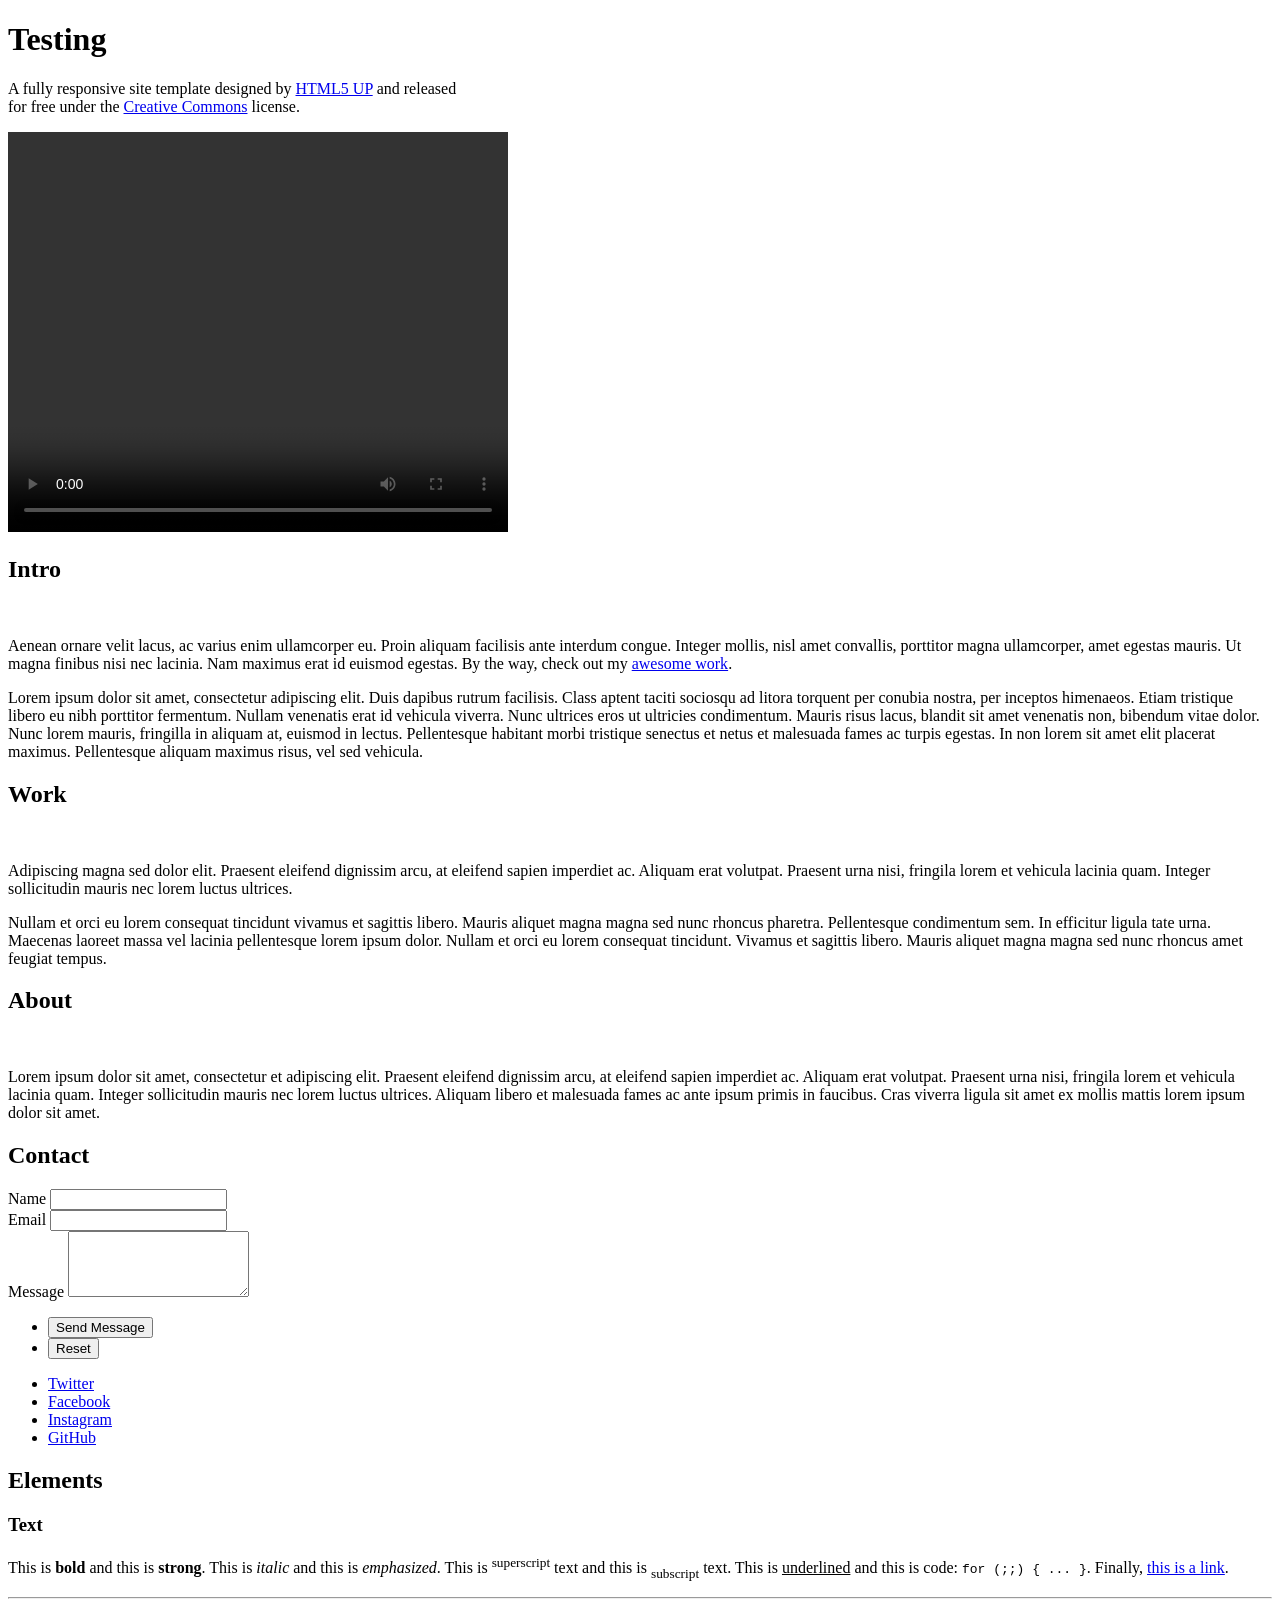
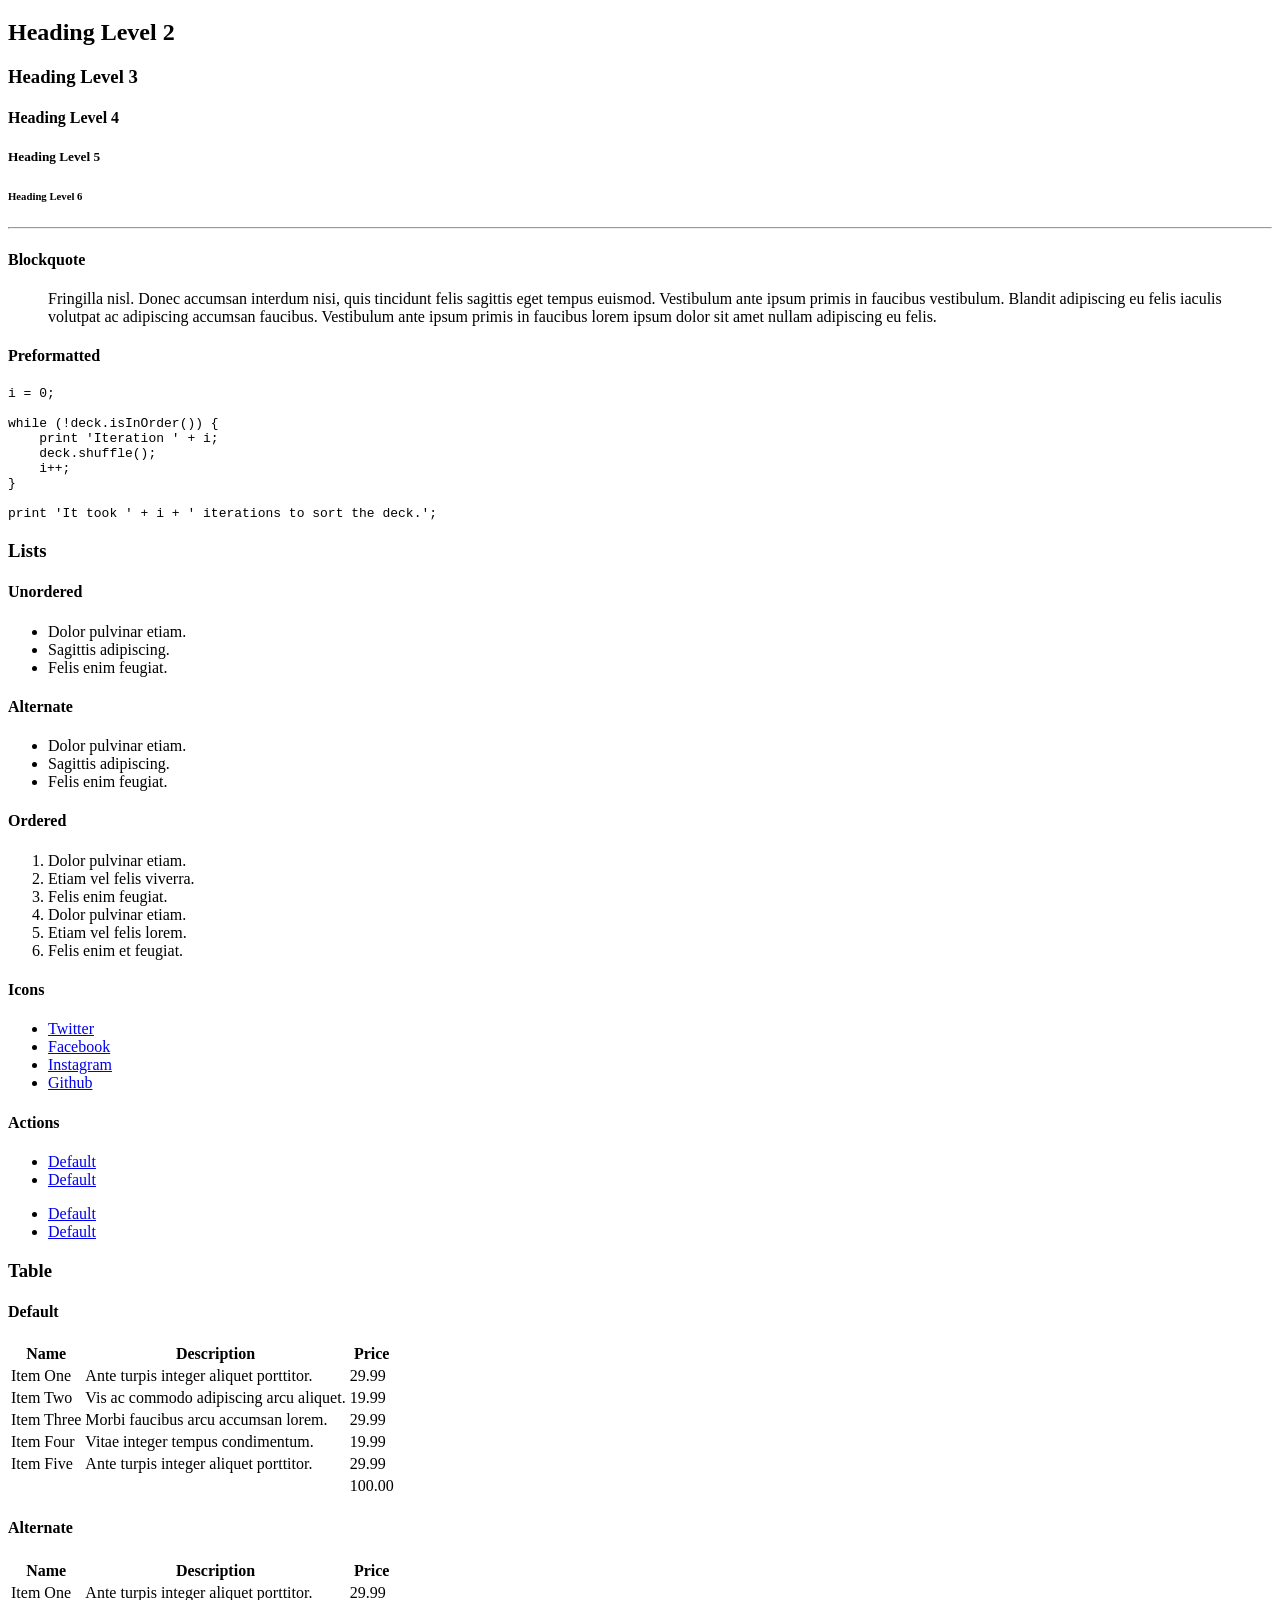
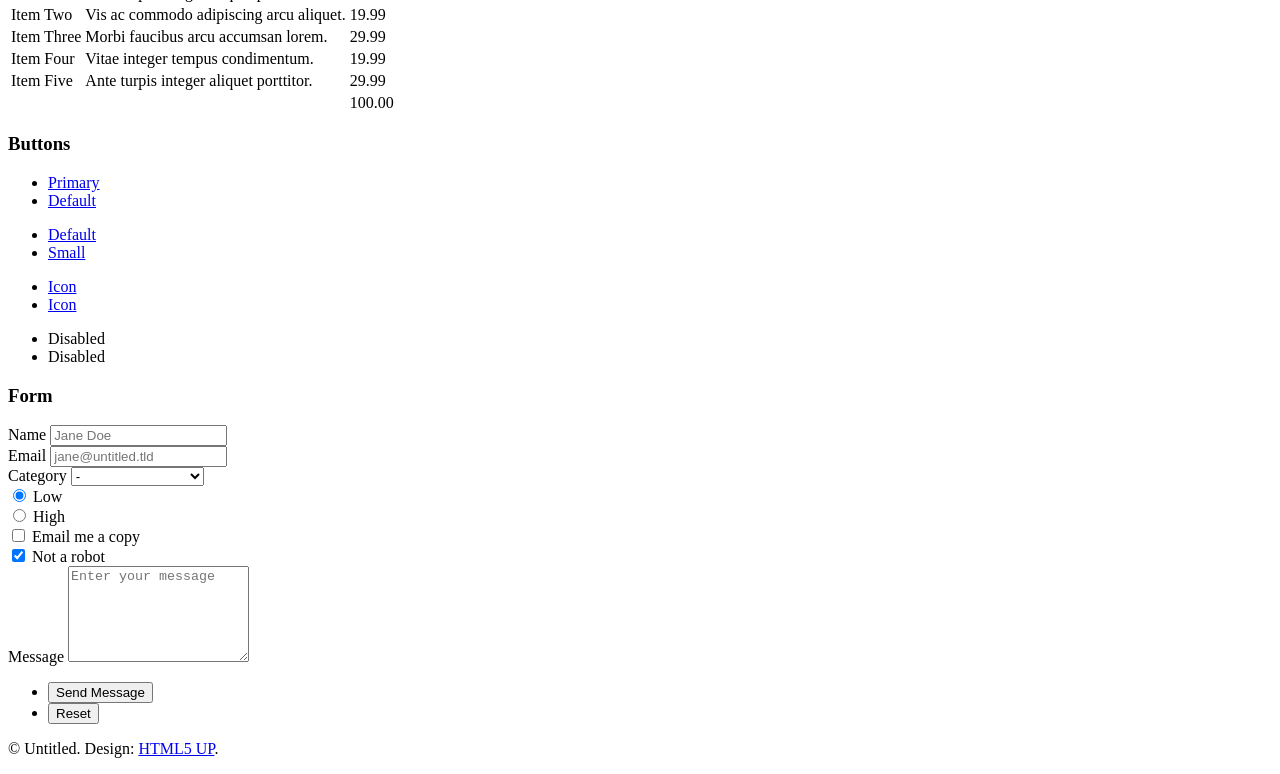
==== index.html @ f9a9d73f "updated movie" ====
<!DOCTYPE HTML>
<!--
	Dimension by HTML5 UP
	html5up.net | @ajlkn
	Free for personal and commercial use under the CCA 3.0 license (html5up.net/license)
-->
<html>
	<head>
		<title>Dimension by HTML5 UP</title>
		<meta charset="utf-8" />
		<meta name="viewport" content="width=device-width, initial-scale=1, user-scalable=no" />
		<link rel="stylesheet" href="assets/css/main.css" />
		<noscript><link rel="stylesheet" href="assets/css/noscript.css" /></noscript>
	</head>
	<body class="is-preload">

		<!-- Wrapper -->
			<div id="wrapper">

				<!-- Header -->
					<header id="header">
						<!-- <div class="logo"> -->
							<!-- <span class="icon fa-gem"></span> -->
						<!-- </div> -->
						<div class="content">
							<div class="inner">
								<h1>Testing</h1>
								<p>A fully responsive site template designed by <a href="https://html5up.net">HTML5 UP</a> and released<br />
								for free under the <a href="https://html5up.net/license">Creative Commons</a> license.</p>

                                <video width="500px" 
           height="400px" 
           controls="controls">
        <source src='./warped_disc_ray_trace_movie.mp4' 
                type="video/mp4" />
    </video>
							</div>
						</div>
						<!-- <nav> -->
							<!-- <ul> -->
								<!-- <li><a href="#intro">Intro</a></li>
								<li><a href="#work">Work</a></li>
								<li><a href="#about">About</a></li>
								<li><a href="#contact">Contact</a></li> -->
								<!--<li><a href="#elements">Elements</a></li>-->
							<!-- </ul> -->
						<!-- </nav> -->
					</header>

				<!-- Main -->
					<div id="main">

						<!-- Intro -->
							<article id="intro">
								<h2 class="major">Intro</h2>
								<span class="image main"><img src="images/pic01.jpg" alt="" /></span>
								<p>Aenean ornare velit lacus, ac varius enim ullamcorper eu. Proin aliquam facilisis ante interdum congue. Integer mollis, nisl amet convallis, porttitor magna ullamcorper, amet egestas mauris. Ut magna finibus nisi nec lacinia. Nam maximus erat id euismod egestas. By the way, check out my <a href="#work">awesome work</a>.</p>
								<p>Lorem ipsum dolor sit amet, consectetur adipiscing elit. Duis dapibus rutrum facilisis. Class aptent taciti sociosqu ad litora torquent per conubia nostra, per inceptos himenaeos. Etiam tristique libero eu nibh porttitor fermentum. Nullam venenatis erat id vehicula viverra. Nunc ultrices eros ut ultricies condimentum. Mauris risus lacus, blandit sit amet venenatis non, bibendum vitae dolor. Nunc lorem mauris, fringilla in aliquam at, euismod in lectus. Pellentesque habitant morbi tristique senectus et netus et malesuada fames ac turpis egestas. In non lorem sit amet elit placerat maximus. Pellentesque aliquam maximus risus, vel sed vehicula.</p>
							</article>

						<!-- Work -->
							<article id="work">
								<h2 class="major">Work</h2>
								<span class="image main"><img src="images/pic02.jpg" alt="" /></span>
								<p>Adipiscing magna sed dolor elit. Praesent eleifend dignissim arcu, at eleifend sapien imperdiet ac. Aliquam erat volutpat. Praesent urna nisi, fringila lorem et vehicula lacinia quam. Integer sollicitudin mauris nec lorem luctus ultrices.</p>
								<p>Nullam et orci eu lorem consequat tincidunt vivamus et sagittis libero. Mauris aliquet magna magna sed nunc rhoncus pharetra. Pellentesque condimentum sem. In efficitur ligula tate urna. Maecenas laoreet massa vel lacinia pellentesque lorem ipsum dolor. Nullam et orci eu lorem consequat tincidunt. Vivamus et sagittis libero. Mauris aliquet magna magna sed nunc rhoncus amet feugiat tempus.</p>
							</article>

						<!-- About -->
							<article id="about">
								<h2 class="major">About</h2>
								<span class="image main"><img src="images/pic03.jpg" alt="" /></span>
								<p>Lorem ipsum dolor sit amet, consectetur et adipiscing elit. Praesent eleifend dignissim arcu, at eleifend sapien imperdiet ac. Aliquam erat volutpat. Praesent urna nisi, fringila lorem et vehicula lacinia quam. Integer sollicitudin mauris nec lorem luctus ultrices. Aliquam libero et malesuada fames ac ante ipsum primis in faucibus. Cras viverra ligula sit amet ex mollis mattis lorem ipsum dolor sit amet.</p>
							</article>

						<!-- Contact -->
							<article id="contact">
								<h2 class="major">Contact</h2>
								<form method="post" action="#">
									<div class="fields">
										<div class="field half">
											<label for="name">Name</label>
											<input type="text" name="name" id="name" />
										</div>
										<div class="field half">
											<label for="email">Email</label>
											<input type="text" name="email" id="email" />
										</div>
										<div class="field">
											<label for="message">Message</label>
											<textarea name="message" id="message" rows="4"></textarea>
										</div>
									</div>
									<ul class="actions">
										<li><input type="submit" value="Send Message" class="primary" /></li>
										<li><input type="reset" value="Reset" /></li>
									</ul>
								</form>
								<ul class="icons">
									<li><a href="#" class="icon brands fa-twitter"><span class="label">Twitter</span></a></li>
									<li><a href="#" class="icon brands fa-facebook-f"><span class="label">Facebook</span></a></li>
									<li><a href="#" class="icon brands fa-instagram"><span class="label">Instagram</span></a></li>
									<li><a href="#" class="icon brands fa-github"><span class="label">GitHub</span></a></li>
								</ul>
							</article>

						<!-- Elements -->
							<article id="elements">
								<h2 class="major">Elements</h2>

								<section>
									<h3 class="major">Text</h3>
									<p>This is <b>bold</b> and this is <strong>strong</strong>. This is <i>italic</i> and this is <em>emphasized</em>.
									This is <sup>superscript</sup> text and this is <sub>subscript</sub> text.
									This is <u>underlined</u> and this is code: <code>for (;;) { ... }</code>. Finally, <a href="#">this is a link</a>.</p>
									<hr />
									<h2>Heading Level 2</h2>
									<h3>Heading Level 3</h3>
									<h4>Heading Level 4</h4>
									<h5>Heading Level 5</h5>
									<h6>Heading Level 6</h6>
									<hr />
									<h4>Blockquote</h4>
									<blockquote>Fringilla nisl. Donec accumsan interdum nisi, quis tincidunt felis sagittis eget tempus euismod. Vestibulum ante ipsum primis in faucibus vestibulum. Blandit adipiscing eu felis iaculis volutpat ac adipiscing accumsan faucibus. Vestibulum ante ipsum primis in faucibus lorem ipsum dolor sit amet nullam adipiscing eu felis.</blockquote>
									<h4>Preformatted</h4>
									<pre><code>i = 0;

while (!deck.isInOrder()) {
    print 'Iteration ' + i;
    deck.shuffle();
    i++;
}

print 'It took ' + i + ' iterations to sort the deck.';</code></pre>
								</section>

								<section>
									<h3 class="major">Lists</h3>

									<h4>Unordered</h4>
									<ul>
										<li>Dolor pulvinar etiam.</li>
										<li>Sagittis adipiscing.</li>
										<li>Felis enim feugiat.</li>
									</ul>

									<h4>Alternate</h4>
									<ul class="alt">
										<li>Dolor pulvinar etiam.</li>
										<li>Sagittis adipiscing.</li>
										<li>Felis enim feugiat.</li>
									</ul>

									<h4>Ordered</h4>
									<ol>
										<li>Dolor pulvinar etiam.</li>
										<li>Etiam vel felis viverra.</li>
										<li>Felis enim feugiat.</li>
										<li>Dolor pulvinar etiam.</li>
										<li>Etiam vel felis lorem.</li>
										<li>Felis enim et feugiat.</li>
									</ol>
									<h4>Icons</h4>
									<ul class="icons">
										<li><a href="#" class="icon brands fa-twitter"><span class="label">Twitter</span></a></li>
										<li><a href="#" class="icon brands fa-facebook-f"><span class="label">Facebook</span></a></li>
										<li><a href="#" class="icon brands fa-instagram"><span class="label">Instagram</span></a></li>
										<li><a href="#" class="icon brands fa-github"><span class="label">Github</span></a></li>
									</ul>

									<h4>Actions</h4>
									<ul class="actions">
										<li><a href="#" class="button primary">Default</a></li>
										<li><a href="#" class="button">Default</a></li>
									</ul>
									<ul class="actions stacked">
										<li><a href="#" class="button primary">Default</a></li>
										<li><a href="#" class="button">Default</a></li>
									</ul>
								</section>

								<section>
									<h3 class="major">Table</h3>
									<h4>Default</h4>
									<div class="table-wrapper">
										<table>
											<thead>
												<tr>
													<th>Name</th>
													<th>Description</th>
													<th>Price</th>
												</tr>
											</thead>
											<tbody>
												<tr>
													<td>Item One</td>
													<td>Ante turpis integer aliquet porttitor.</td>
													<td>29.99</td>
												</tr>
												<tr>
													<td>Item Two</td>
													<td>Vis ac commodo adipiscing arcu aliquet.</td>
													<td>19.99</td>
												</tr>
												<tr>
													<td>Item Three</td>
													<td> Morbi faucibus arcu accumsan lorem.</td>
													<td>29.99</td>
												</tr>
												<tr>
													<td>Item Four</td>
													<td>Vitae integer tempus condimentum.</td>
													<td>19.99</td>
												</tr>
												<tr>
													<td>Item Five</td>
													<td>Ante turpis integer aliquet porttitor.</td>
													<td>29.99</td>
												</tr>
											</tbody>
											<tfoot>
												<tr>
													<td colspan="2"></td>
													<td>100.00</td>
												</tr>
											</tfoot>
										</table>
									</div>

									<h4>Alternate</h4>
									<div class="table-wrapper">
										<table class="alt">
											<thead>
												<tr>
													<th>Name</th>
													<th>Description</th>
													<th>Price</th>
												</tr>
											</thead>
											<tbody>
												<tr>
													<td>Item One</td>
													<td>Ante turpis integer aliquet porttitor.</td>
													<td>29.99</td>
												</tr>
												<tr>
													<td>Item Two</td>
													<td>Vis ac commodo adipiscing arcu aliquet.</td>
													<td>19.99</td>
												</tr>
												<tr>
													<td>Item Three</td>
													<td> Morbi faucibus arcu accumsan lorem.</td>
													<td>29.99</td>
												</tr>
												<tr>
													<td>Item Four</td>
													<td>Vitae integer tempus condimentum.</td>
													<td>19.99</td>
												</tr>
												<tr>
													<td>Item Five</td>
													<td>Ante turpis integer aliquet porttitor.</td>
													<td>29.99</td>
												</tr>
											</tbody>
											<tfoot>
												<tr>
													<td colspan="2"></td>
													<td>100.00</td>
												</tr>
											</tfoot>
										</table>
									</div>
								</section>

								<section>
									<h3 class="major">Buttons</h3>
									<ul class="actions">
										<li><a href="#" class="button primary">Primary</a></li>
										<li><a href="#" class="button">Default</a></li>
									</ul>
									<ul class="actions">
										<li><a href="#" class="button">Default</a></li>
										<li><a href="#" class="button small">Small</a></li>
									</ul>
									<ul class="actions">
										<li><a href="#" class="button primary icon solid fa-download">Icon</a></li>
										<li><a href="#" class="button icon solid fa-download">Icon</a></li>
									</ul>
									<ul class="actions">
										<li><span class="button primary disabled">Disabled</span></li>
										<li><span class="button disabled">Disabled</span></li>
									</ul>
								</section>

								<section>
									<h3 class="major">Form</h3>
									<form method="post" action="#">
										<div class="fields">
											<div class="field half">
												<label for="demo-name">Name</label>
												<input type="text" name="demo-name" id="demo-name" value="" placeholder="Jane Doe" />
											</div>
											<div class="field half">
												<label for="demo-email">Email</label>
												<input type="email" name="demo-email" id="demo-email" value="" placeholder="jane@untitled.tld" />
											</div>
											<div class="field">
												<label for="demo-category">Category</label>
												<select name="demo-category" id="demo-category">
													<option value="">-</option>
													<option value="1">Manufacturing</option>
													<option value="1">Shipping</option>
													<option value="1">Administration</option>
													<option value="1">Human Resources</option>
												</select>
											</div>
											<div class="field half">
												<input type="radio" id="demo-priority-low" name="demo-priority" checked>
												<label for="demo-priority-low">Low</label>
											</div>
											<div class="field half">
												<input type="radio" id="demo-priority-high" name="demo-priority">
												<label for="demo-priority-high">High</label>
											</div>
											<div class="field half">
												<input type="checkbox" id="demo-copy" name="demo-copy">
												<label for="demo-copy">Email me a copy</label>
											</div>
											<div class="field half">
												<input type="checkbox" id="demo-human" name="demo-human" checked>
												<label for="demo-human">Not a robot</label>
											</div>
											<div class="field">
												<label for="demo-message">Message</label>
												<textarea name="demo-message" id="demo-message" placeholder="Enter your message" rows="6"></textarea>
											</div>
										</div>
										<ul class="actions">
											<li><input type="submit" value="Send Message" class="primary" /></li>
											<li><input type="reset" value="Reset" /></li>
										</ul>
									</form>
								</section>

							</article>

					</div>

				<!-- Footer -->
					<footer id="footer">
						<p class="copyright">&copy; Untitled. Design: <a href="https://html5up.net">HTML5 UP</a>.</p>
					</footer>

			</div>

		<!-- BG -->
			<div id="bg"></div>

		<!-- Scripts -->
			<script src="assets/js/jquery.min.js"></script>
			<script src="assets/js/browser.min.js"></script>
			<script src="assets/js/breakpoints.min.js"></script>
			<script src="assets/js/util.js"></script>
			<script src="assets/js/main.js"></script>

	</body>
</html>
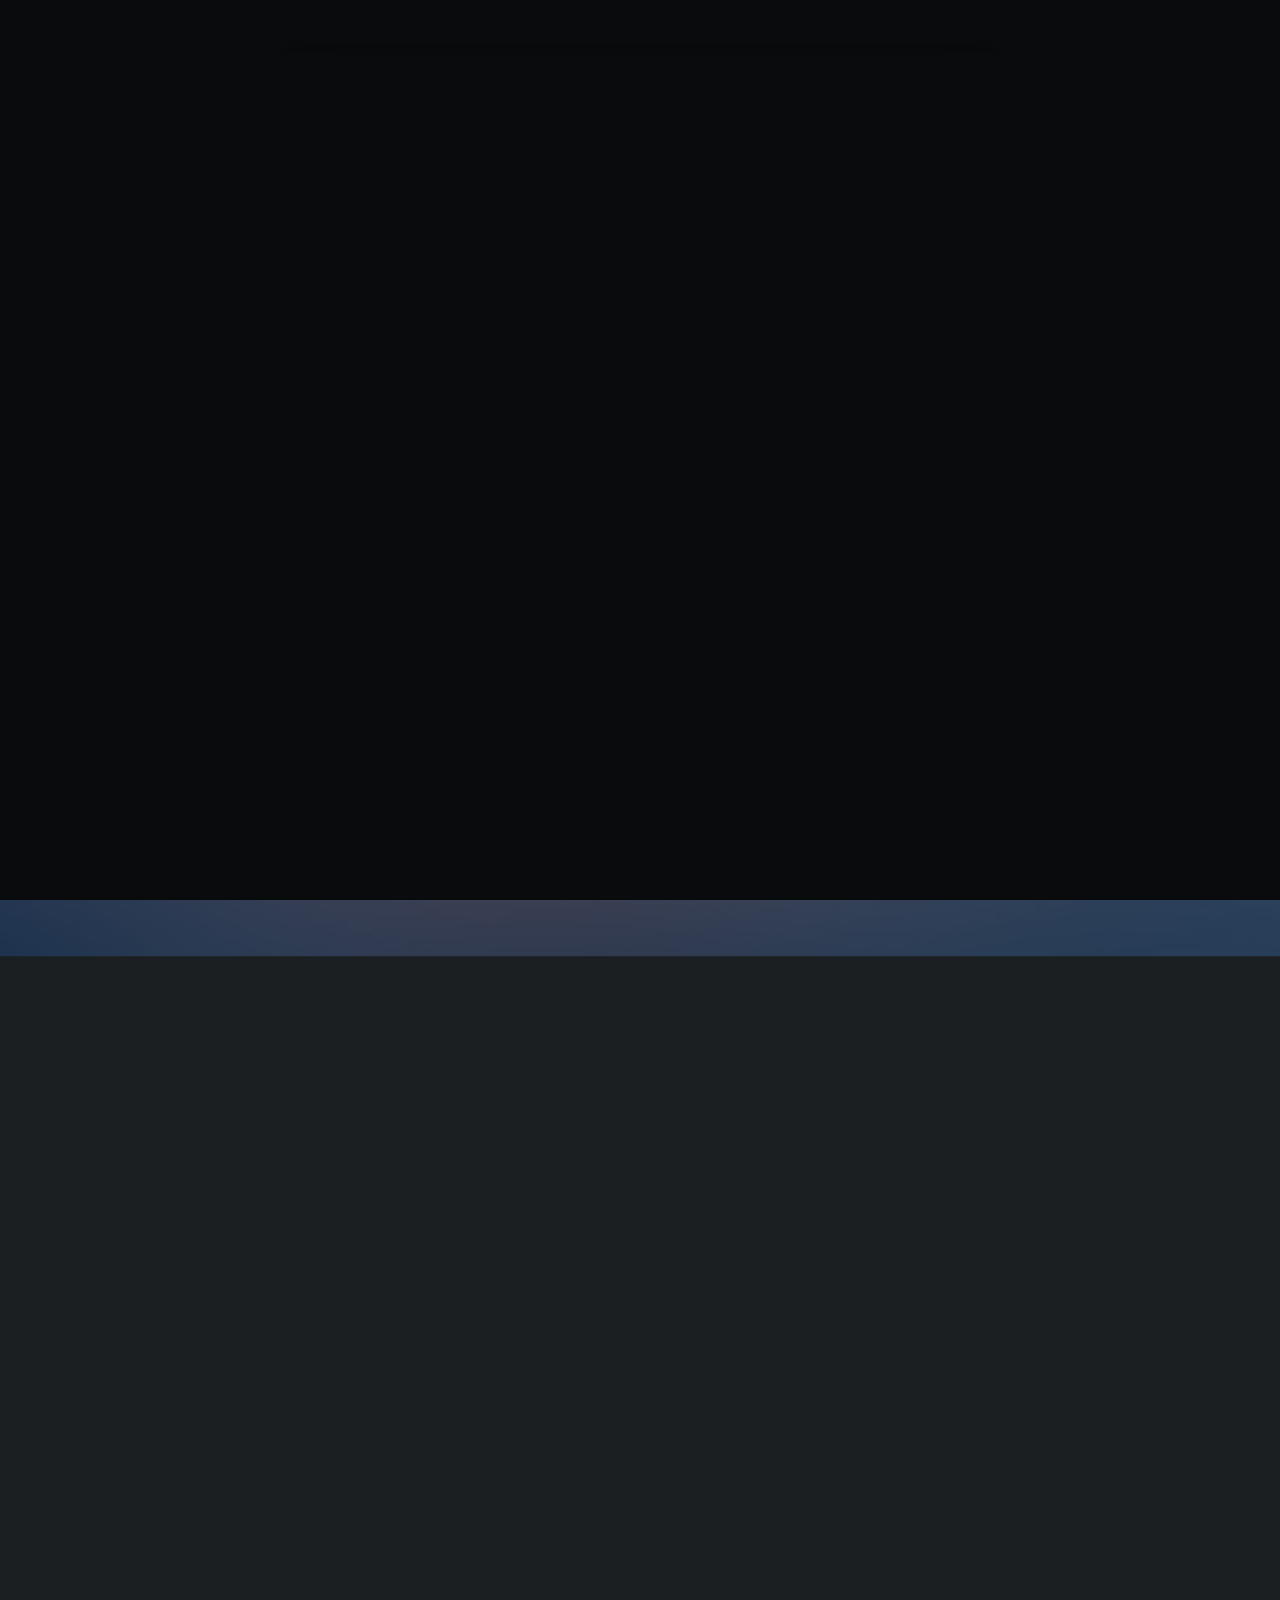
==== commit b26aaf63: "updated sizing" ====
--- a/index.html
+++ b/index.html
@@ -24,16 +24,24 @@
 						<!-- </div> -->
 						<div class="content">
 							<div class="inner">
-								<h1>Testing</h1>
-								<p>A fully responsive site template designed by <a href="https://html5up.net">HTML5 UP</a> and released<br />
-								for free under the <a href="https://html5up.net/license">Creative Commons</a> license.</p>
-
-                                <video width="500px" 
-           height="400px" 
-           controls="controls">
-        <source src='./warped_disc_ray_trace_movie.mp4' 
-                type="video/mp4" />
-    </video>
+								<h1>Warp Movies</h1>
+								<video style="width: 100%"
+		   controls="controls">
+		<source src='./warped_disc_ray_trace_movie.mp4' 
+				type="video/mp4" />
+	</video> 
+								<p>LEFT: model of the temporal variation of warps induced by a companion interior to the disc (orbit shown in red) using 1-d warp propagation theory. Only the inner disc is shown.
+									RIGHT: Face-on image of the full disc, showing the shadows cast by this warp. A fast ray-tracing code was used to visualise the shadowing enabling us to rapidly scan parameter space for observational signatures  that may match our images.  
+								</p>
+
+								<!-- <video style="width: 100%"
+		   controls="controls">
+		<source src='./warped_disc_ray_trace_movie.mp4' 
+				type="video/mp4" />
+	</video> 
+								<p>LEFT: model of the temporal variation of warps induced by a companion interior to the disc (orbit shown in red) using 1-d warp propagation theory. Only the inner disc is shown.
+									RIGHT: Face-on image of the full disc, showing the shadows cast by this warp. A fast ray-tracing code was used to visualise the shadowing enabling us to rapidly scan parameter space for observational signatures  that may match our images.  
+								</p> -->
 							</div>
 						</div>
 						<!-- <nav> -->
@@ -350,7 +358,7 @@
 
 				<!-- Footer -->
 					<footer id="footer">
-						<p class="copyright">&copy; Untitled. Design: <a href="https://html5up.net">HTML5 UP</a>.</p>
+						<p class="copyright">&copy; Kathryn Milsom. Design: <a href="https://html5up.net">HTML5 UP</a>.</p>
 					</footer>
 
 			</div>
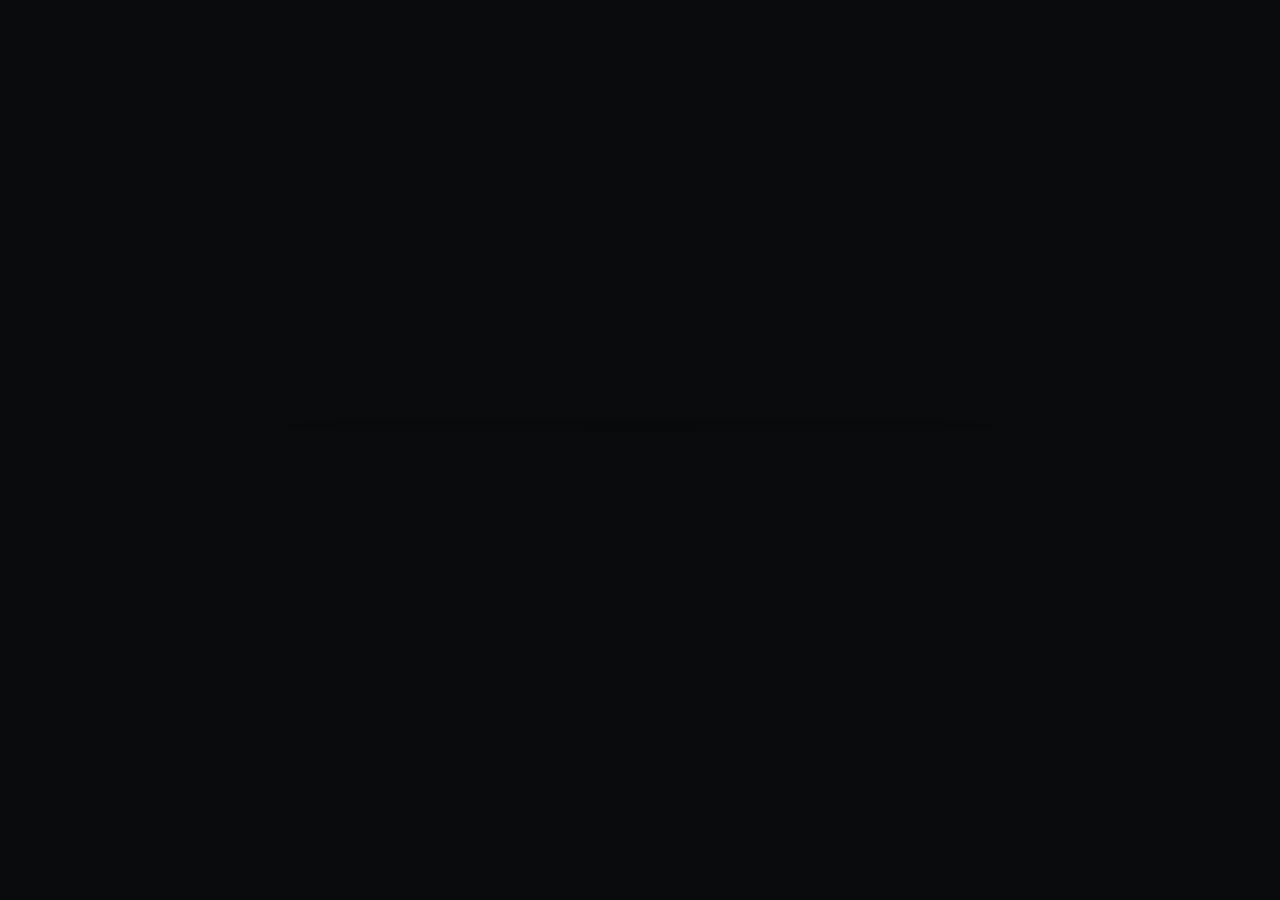
==== commit 2ca64fc4: "added second movie" ====
--- a/index.html
+++ b/index.html
@@ -6,7 +6,7 @@
 -->
 <html>
 	<head>
-		<title>Dimension by HTML5 UP</title>
+		<title>KMilsom Warp Movies </title>
 		<meta charset="utf-8" />
 		<meta name="viewport" content="width=device-width, initial-scale=1, user-scalable=no" />
 		<link rel="stylesheet" href="assets/css/main.css" />
@@ -19,346 +19,33 @@
 
 				<!-- Header -->
 					<header id="header">
-						<!-- <div class="logo"> -->
-							<!-- <span class="icon fa-gem"></span> -->
-						<!-- </div> -->
 						<div class="content">
 							<div class="inner">
 								<h1>Warp Movies</h1>
-								<video style="width: 100%"
+								<video style="width: 100%; max-width: 600px;"
 		   controls="controls">
 		<source src='./warped_disc_ray_trace_movie.mp4' 
 				type="video/mp4" />
 	</video> 
-								<p>LEFT: model of the temporal variation of warps induced by a companion interior to the disc (orbit shown in red) using 1-d warp propagation theory. Only the inner disc is shown.
-									RIGHT: Face-on image of the full disc, showing the shadows cast by this warp. A fast ray-tracing code was used to visualise the shadowing enabling us to rapidly scan parameter space for observational signatures  that may match our images.  
+								<p>LEFT: Model of the temporal variation of warps induced by a companion interior to the disc (orbit shown in red) using 1-d warp propagation theory. Only the inner disc is shown.
+									RIGHT: Face-on image of the full disc, showing the shadows cast by this warp. A fast ray-tracing code was used to visualise the shadowing enabling us to rapidly scan parameter space for observational signatures that may match our images.  
 								</p>
 
-								<!-- <video style="width: 100%"
+								<video style="width: 100%; max-width: 600px;"
 		   controls="controls">
-		<source src='./warped_disc_ray_trace_movie.mp4' 
+		<source src='./warped_disc_ray_trace_movie_martin.mp4' 
 				type="video/mp4" />
 	</video> 
-								<p>LEFT: model of the temporal variation of warps induced by a companion interior to the disc (orbit shown in red) using 1-d warp propagation theory. Only the inner disc is shown.
-									RIGHT: Face-on image of the full disc, showing the shadows cast by this warp. A fast ray-tracing code was used to visualise the shadowing enabling us to rapidly scan parameter space for observational signatures  that may match our images.  
-								</p> -->
+								<p>LEFT: Model of the propagation of an initially warped disc (Martin et al. 2019). The warp flattens out over time.
+									RIGHT: Face-on image of the disc, showing the shadows cast by this warp. A fast ray-tracing code was used to visualise the shadowing.  
+								</p>
 							</div>
 						</div>
-						<!-- <nav> -->
-							<!-- <ul> -->
-								<!-- <li><a href="#intro">Intro</a></li>
-								<li><a href="#work">Work</a></li>
-								<li><a href="#about">About</a></li>
-								<li><a href="#contact">Contact</a></li> -->
-								<!--<li><a href="#elements">Elements</a></li>-->
-							<!-- </ul> -->
-						<!-- </nav> -->
 					</header>
-
-				<!-- Main -->
-					<div id="main">
-
-						<!-- Intro -->
-							<article id="intro">
-								<h2 class="major">Intro</h2>
-								<span class="image main"><img src="images/pic01.jpg" alt="" /></span>
-								<p>Aenean ornare velit lacus, ac varius enim ullamcorper eu. Proin aliquam facilisis ante interdum congue. Integer mollis, nisl amet convallis, porttitor magna ullamcorper, amet egestas mauris. Ut magna finibus nisi nec lacinia. Nam maximus erat id euismod egestas. By the way, check out my <a href="#work">awesome work</a>.</p>
-								<p>Lorem ipsum dolor sit amet, consectetur adipiscing elit. Duis dapibus rutrum facilisis. Class aptent taciti sociosqu ad litora torquent per conubia nostra, per inceptos himenaeos. Etiam tristique libero eu nibh porttitor fermentum. Nullam venenatis erat id vehicula viverra. Nunc ultrices eros ut ultricies condimentum. Mauris risus lacus, blandit sit amet venenatis non, bibendum vitae dolor. Nunc lorem mauris, fringilla in aliquam at, euismod in lectus. Pellentesque habitant morbi tristique senectus et netus et malesuada fames ac turpis egestas. In non lorem sit amet elit placerat maximus. Pellentesque aliquam maximus risus, vel sed vehicula.</p>
-							</article>
-
-						<!-- Work -->
-							<article id="work">
-								<h2 class="major">Work</h2>
-								<span class="image main"><img src="images/pic02.jpg" alt="" /></span>
-								<p>Adipiscing magna sed dolor elit. Praesent eleifend dignissim arcu, at eleifend sapien imperdiet ac. Aliquam erat volutpat. Praesent urna nisi, fringila lorem et vehicula lacinia quam. Integer sollicitudin mauris nec lorem luctus ultrices.</p>
-								<p>Nullam et orci eu lorem consequat tincidunt vivamus et sagittis libero. Mauris aliquet magna magna sed nunc rhoncus pharetra. Pellentesque condimentum sem. In efficitur ligula tate urna. Maecenas laoreet massa vel lacinia pellentesque lorem ipsum dolor. Nullam et orci eu lorem consequat tincidunt. Vivamus et sagittis libero. Mauris aliquet magna magna sed nunc rhoncus amet feugiat tempus.</p>
-							</article>
-
-						<!-- About -->
-							<article id="about">
-								<h2 class="major">About</h2>
-								<span class="image main"><img src="images/pic03.jpg" alt="" /></span>
-								<p>Lorem ipsum dolor sit amet, consectetur et adipiscing elit. Praesent eleifend dignissim arcu, at eleifend sapien imperdiet ac. Aliquam erat volutpat. Praesent urna nisi, fringila lorem et vehicula lacinia quam. Integer sollicitudin mauris nec lorem luctus ultrices. Aliquam libero et malesuada fames ac ante ipsum primis in faucibus. Cras viverra ligula sit amet ex mollis mattis lorem ipsum dolor sit amet.</p>
-							</article>
-
-						<!-- Contact -->
-							<article id="contact">
-								<h2 class="major">Contact</h2>
-								<form method="post" action="#">
-									<div class="fields">
-										<div class="field half">
-											<label for="name">Name</label>
-											<input type="text" name="name" id="name" />
-										</div>
-										<div class="field half">
-											<label for="email">Email</label>
-											<input type="text" name="email" id="email" />
-										</div>
-										<div class="field">
-											<label for="message">Message</label>
-											<textarea name="message" id="message" rows="4"></textarea>
-										</div>
-									</div>
-									<ul class="actions">
-										<li><input type="submit" value="Send Message" class="primary" /></li>
-										<li><input type="reset" value="Reset" /></li>
-									</ul>
-								</form>
-								<ul class="icons">
-									<li><a href="#" class="icon brands fa-twitter"><span class="label">Twitter</span></a></li>
-									<li><a href="#" class="icon brands fa-facebook-f"><span class="label">Facebook</span></a></li>
-									<li><a href="#" class="icon brands fa-instagram"><span class="label">Instagram</span></a></li>
-									<li><a href="#" class="icon brands fa-github"><span class="label">GitHub</span></a></li>
-								</ul>
-							</article>
-
-						<!-- Elements -->
-							<article id="elements">
-								<h2 class="major">Elements</h2>
-
-								<section>
-									<h3 class="major">Text</h3>
-									<p>This is <b>bold</b> and this is <strong>strong</strong>. This is <i>italic</i> and this is <em>emphasized</em>.
-									This is <sup>superscript</sup> text and this is <sub>subscript</sub> text.
-									This is <u>underlined</u> and this is code: <code>for (;;) { ... }</code>. Finally, <a href="#">this is a link</a>.</p>
-									<hr />
-									<h2>Heading Level 2</h2>
-									<h3>Heading Level 3</h3>
-									<h4>Heading Level 4</h4>
-									<h5>Heading Level 5</h5>
-									<h6>Heading Level 6</h6>
-									<hr />
-									<h4>Blockquote</h4>
-									<blockquote>Fringilla nisl. Donec accumsan interdum nisi, quis tincidunt felis sagittis eget tempus euismod. Vestibulum ante ipsum primis in faucibus vestibulum. Blandit adipiscing eu felis iaculis volutpat ac adipiscing accumsan faucibus. Vestibulum ante ipsum primis in faucibus lorem ipsum dolor sit amet nullam adipiscing eu felis.</blockquote>
-									<h4>Preformatted</h4>
-									<pre><code>i = 0;
-
-while (!deck.isInOrder()) {
-    print 'Iteration ' + i;
-    deck.shuffle();
-    i++;
-}
-
-print 'It took ' + i + ' iterations to sort the deck.';</code></pre>
-								</section>
-
-								<section>
-									<h3 class="major">Lists</h3>
-
-									<h4>Unordered</h4>
-									<ul>
-										<li>Dolor pulvinar etiam.</li>
-										<li>Sagittis adipiscing.</li>
-										<li>Felis enim feugiat.</li>
-									</ul>
-
-									<h4>Alternate</h4>
-									<ul class="alt">
-										<li>Dolor pulvinar etiam.</li>
-										<li>Sagittis adipiscing.</li>
-										<li>Felis enim feugiat.</li>
-									</ul>
-
-									<h4>Ordered</h4>
-									<ol>
-										<li>Dolor pulvinar etiam.</li>
-										<li>Etiam vel felis viverra.</li>
-										<li>Felis enim feugiat.</li>
-										<li>Dolor pulvinar etiam.</li>
-										<li>Etiam vel felis lorem.</li>
-										<li>Felis enim et feugiat.</li>
-									</ol>
-									<h4>Icons</h4>
-									<ul class="icons">
-										<li><a href="#" class="icon brands fa-twitter"><span class="label">Twitter</span></a></li>
-										<li><a href="#" class="icon brands fa-facebook-f"><span class="label">Facebook</span></a></li>
-										<li><a href="#" class="icon brands fa-instagram"><span class="label">Instagram</span></a></li>
-										<li><a href="#" class="icon brands fa-github"><span class="label">Github</span></a></li>
-									</ul>
-
-									<h4>Actions</h4>
-									<ul class="actions">
-										<li><a href="#" class="button primary">Default</a></li>
-										<li><a href="#" class="button">Default</a></li>
-									</ul>
-									<ul class="actions stacked">
-										<li><a href="#" class="button primary">Default</a></li>
-										<li><a href="#" class="button">Default</a></li>
-									</ul>
-								</section>
-
-								<section>
-									<h3 class="major">Table</h3>
-									<h4>Default</h4>
-									<div class="table-wrapper">
-										<table>
-											<thead>
-												<tr>
-													<th>Name</th>
-													<th>Description</th>
-													<th>Price</th>
-												</tr>
-											</thead>
-											<tbody>
-												<tr>
-													<td>Item One</td>
-													<td>Ante turpis integer aliquet porttitor.</td>
-													<td>29.99</td>
-												</tr>
-												<tr>
-													<td>Item Two</td>
-													<td>Vis ac commodo adipiscing arcu aliquet.</td>
-													<td>19.99</td>
-												</tr>
-												<tr>
-													<td>Item Three</td>
-													<td> Morbi faucibus arcu accumsan lorem.</td>
-													<td>29.99</td>
-												</tr>
-												<tr>
-													<td>Item Four</td>
-													<td>Vitae integer tempus condimentum.</td>
-													<td>19.99</td>
-												</tr>
-												<tr>
-													<td>Item Five</td>
-													<td>Ante turpis integer aliquet porttitor.</td>
-													<td>29.99</td>
-												</tr>
-											</tbody>
-											<tfoot>
-												<tr>
-													<td colspan="2"></td>
-													<td>100.00</td>
-												</tr>
-											</tfoot>
-										</table>
-									</div>
-
-									<h4>Alternate</h4>
-									<div class="table-wrapper">
-										<table class="alt">
-											<thead>
-												<tr>
-													<th>Name</th>
-													<th>Description</th>
-													<th>Price</th>
-												</tr>
-											</thead>
-											<tbody>
-												<tr>
-													<td>Item One</td>
-													<td>Ante turpis integer aliquet porttitor.</td>
-													<td>29.99</td>
-												</tr>
-												<tr>
-													<td>Item Two</td>
-													<td>Vis ac commodo adipiscing arcu aliquet.</td>
-													<td>19.99</td>
-												</tr>
-												<tr>
-													<td>Item Three</td>
-													<td> Morbi faucibus arcu accumsan lorem.</td>
-													<td>29.99</td>
-												</tr>
-												<tr>
-													<td>Item Four</td>
-													<td>Vitae integer tempus condimentum.</td>
-													<td>19.99</td>
-												</tr>
-												<tr>
-													<td>Item Five</td>
-													<td>Ante turpis integer aliquet porttitor.</td>
-													<td>29.99</td>
-												</tr>
-											</tbody>
-											<tfoot>
-												<tr>
-													<td colspan="2"></td>
-													<td>100.00</td>
-												</tr>
-											</tfoot>
-										</table>
-									</div>
-								</section>
-
-								<section>
-									<h3 class="major">Buttons</h3>
-									<ul class="actions">
-										<li><a href="#" class="button primary">Primary</a></li>
-										<li><a href="#" class="button">Default</a></li>
-									</ul>
-									<ul class="actions">
-										<li><a href="#" class="button">Default</a></li>
-										<li><a href="#" class="button small">Small</a></li>
-									</ul>
-									<ul class="actions">
-										<li><a href="#" class="button primary icon solid fa-download">Icon</a></li>
-										<li><a href="#" class="button icon solid fa-download">Icon</a></li>
-									</ul>
-									<ul class="actions">
-										<li><span class="button primary disabled">Disabled</span></li>
-										<li><span class="button disabled">Disabled</span></li>
-									</ul>
-								</section>
-
-								<section>
-									<h3 class="major">Form</h3>
-									<form method="post" action="#">
-										<div class="fields">
-											<div class="field half">
-												<label for="demo-name">Name</label>
-												<input type="text" name="demo-name" id="demo-name" value="" placeholder="Jane Doe" />
-											</div>
-											<div class="field half">
-												<label for="demo-email">Email</label>
-												<input type="email" name="demo-email" id="demo-email" value="" placeholder="jane@untitled.tld" />
-											</div>
-											<div class="field">
-												<label for="demo-category">Category</label>
-												<select name="demo-category" id="demo-category">
-													<option value="">-</option>
-													<option value="1">Manufacturing</option>
-													<option value="1">Shipping</option>
-													<option value="1">Administration</option>
-													<option value="1">Human Resources</option>
-												</select>
-											</div>
-											<div class="field half">
-												<input type="radio" id="demo-priority-low" name="demo-priority" checked>
-												<label for="demo-priority-low">Low</label>
-											</div>
-											<div class="field half">
-												<input type="radio" id="demo-priority-high" name="demo-priority">
-												<label for="demo-priority-high">High</label>
-											</div>
-											<div class="field half">
-												<input type="checkbox" id="demo-copy" name="demo-copy">
-												<label for="demo-copy">Email me a copy</label>
-											</div>
-											<div class="field half">
-												<input type="checkbox" id="demo-human" name="demo-human" checked>
-												<label for="demo-human">Not a robot</label>
-											</div>
-											<div class="field">
-												<label for="demo-message">Message</label>
-												<textarea name="demo-message" id="demo-message" placeholder="Enter your message" rows="6"></textarea>
-											</div>
-										</div>
-										<ul class="actions">
-											<li><input type="submit" value="Send Message" class="primary" /></li>
-											<li><input type="reset" value="Reset" /></li>
-										</ul>
-									</form>
-								</section>
-
-							</article>
-
-					</div>
 
 				<!-- Footer -->
 					<footer id="footer">
-						<p class="copyright">&copy; Kathryn Milsom. Design: <a href="https://html5up.net">HTML5 UP</a>.</p>
+						<p class="copyright">&copy; Katie Milsom. Design: <a href="https://html5up.net">HTML5 UP</a>.</p>
 					</footer>
 
 			</div>
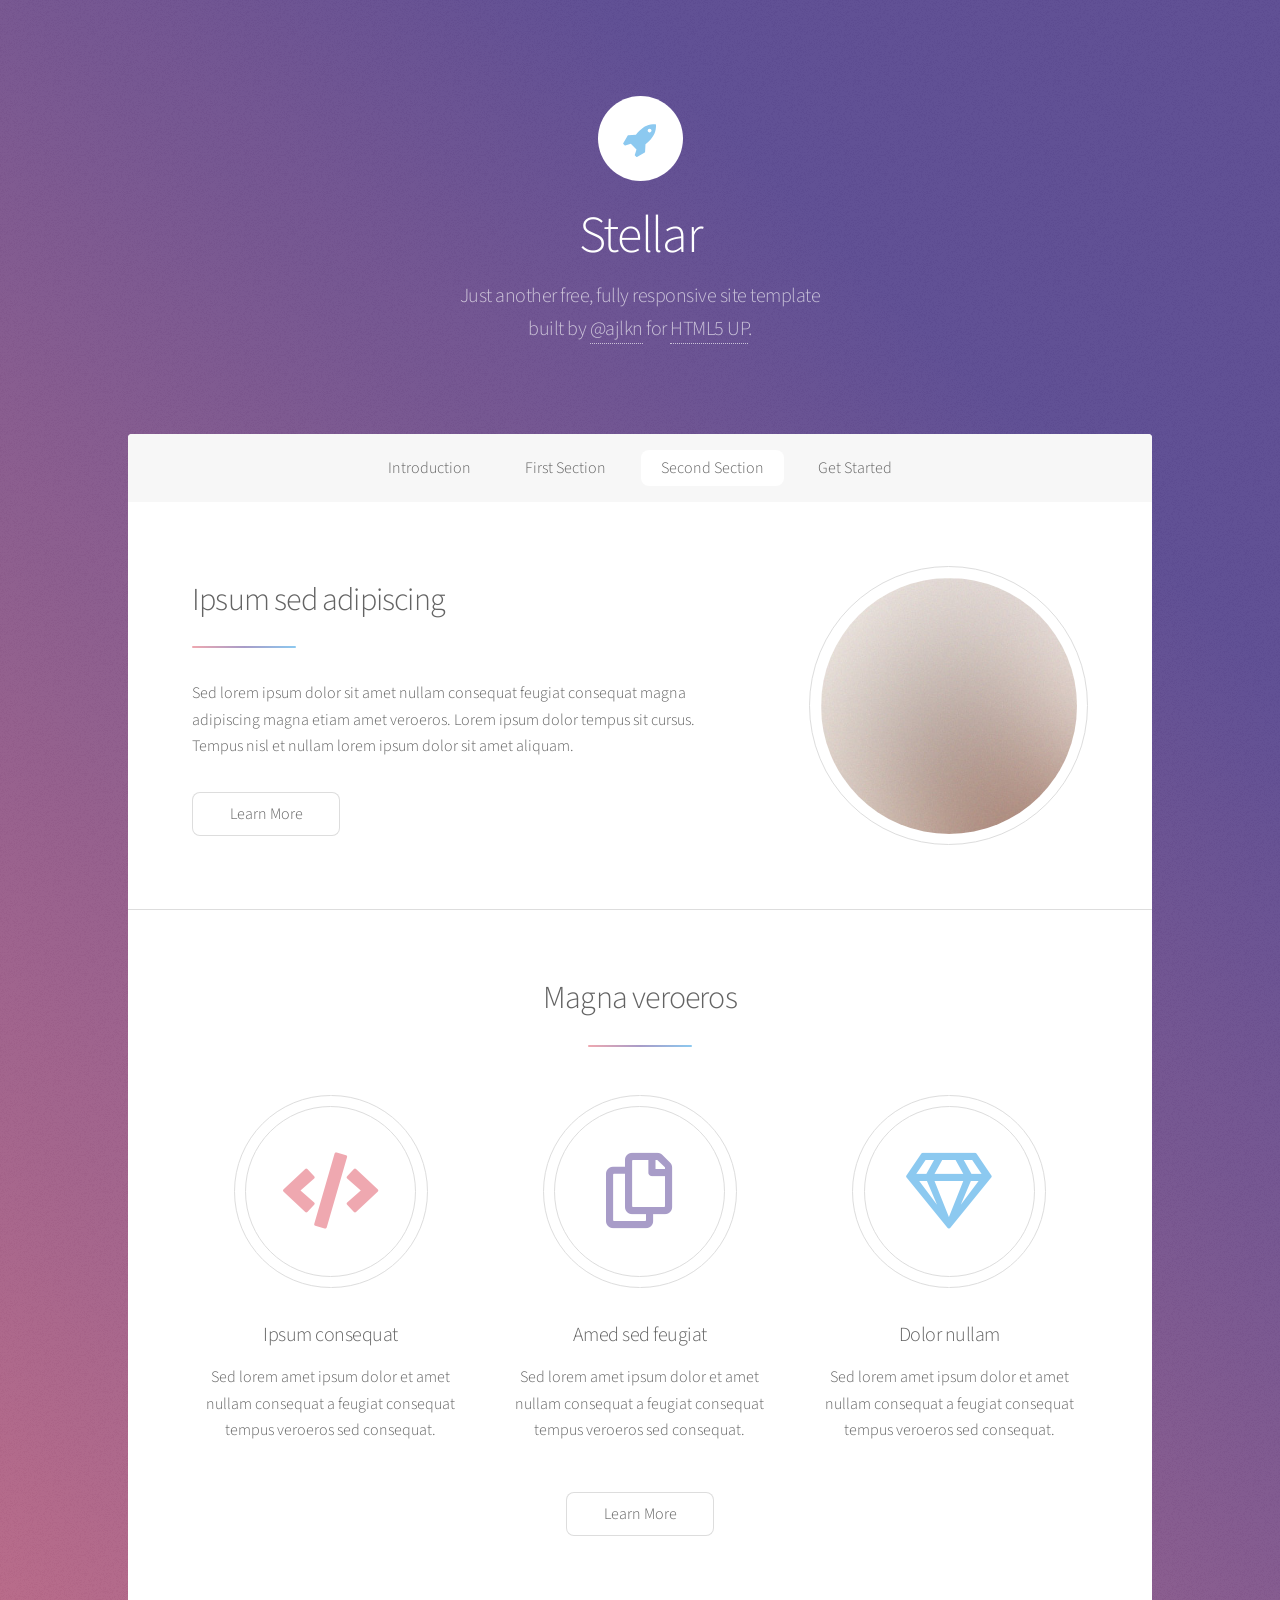
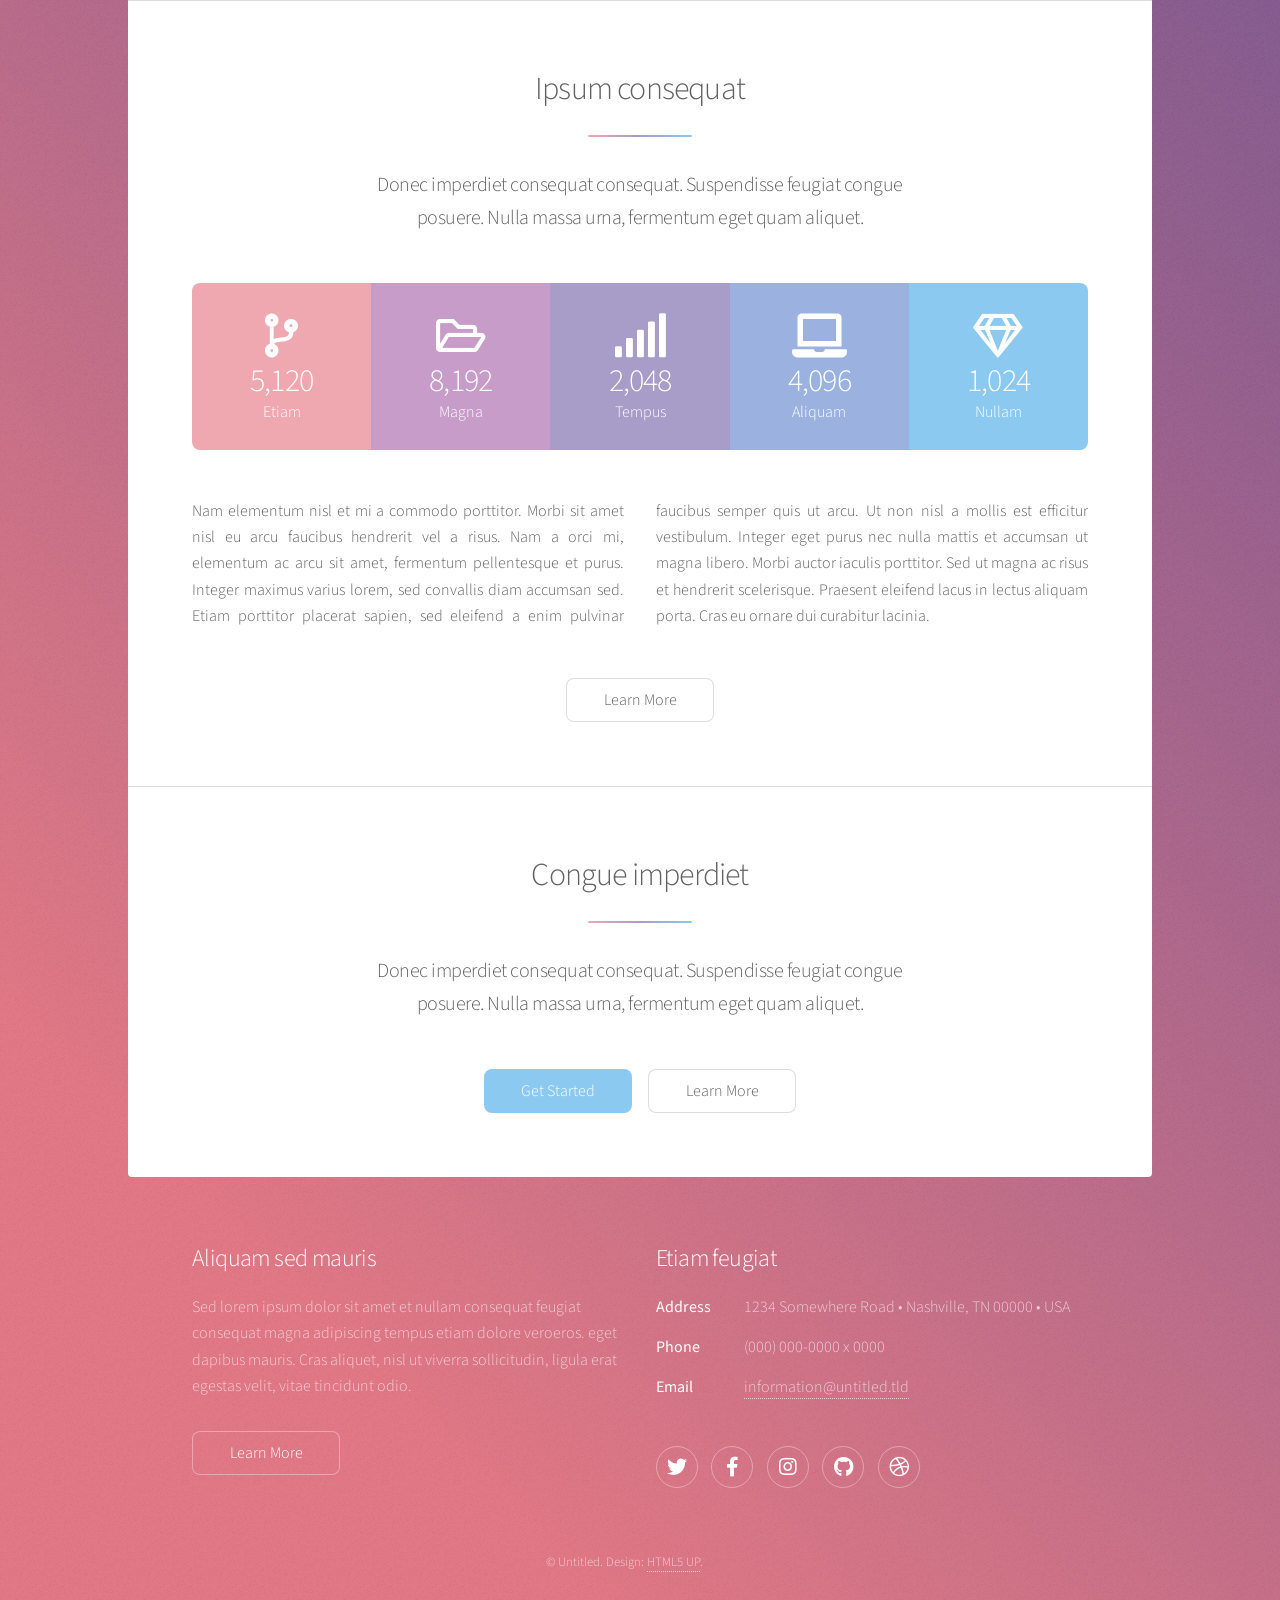
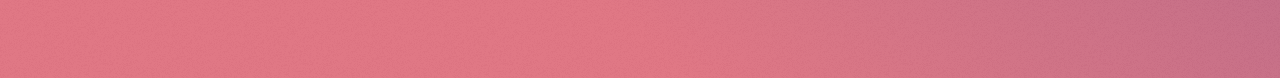
==== commit a3751acf: "initial commit" ====
--- a/index.html
+++ b/index.html
@@ -1,12 +1,12 @@
 <!DOCTYPE HTML>
 <!--
-	Dimension by HTML5 UP
+	Stellar by HTML5 UP
 	html5up.net | @ajlkn
 	Free for personal and commercial use under the CCA 3.0 license (html5up.net/license)
 -->
 <html>
 	<head>
-		<title>KMilsom Warp Movies </title>
+		<title>Stellar by HTML5 UP</title>
 		<meta charset="utf-8" />
 		<meta name="viewport" content="width=device-width, initial-scale=1, user-scalable=no" />
 		<link rel="stylesheet" href="assets/css/main.css" />
@@ -18,47 +18,167 @@
 			<div id="wrapper">
 
 				<!-- Header -->
-					<header id="header">
-						<div class="content">
-							<div class="inner">
-								<h1>Warp Movies</h1>
-								<video style="width: 100%; max-width: 600px;"
-		   controls="controls">
-		<source src='./warped_disc_ray_trace_movie.mp4' 
-				type="video/mp4" />
-	</video> 
-								<p>LEFT: Model of the temporal variation of warps induced by a companion interior to the disc (orbit shown in red) using 1-d warp propagation theory. Only the inner disc is shown.
-									RIGHT: Face-on image of the full disc, showing the shadows cast by this warp. A fast ray-tracing code was used to visualise the shadowing enabling us to rapidly scan parameter space for observational signatures that may match our images.  
-								</p>
+					<header id="header" class="alt">
+						<span class="logo"><img src="images/logo.svg" alt="" /></span>
+						<h1>Stellar</h1>
+						<p>Just another free, fully responsive site template<br />
+						built by <a href="https://twitter.com/ajlkn">@ajlkn</a> for <a href="https://html5up.net">HTML5 UP</a>.</p>
+					</header>
 
-								<video style="width: 100%; max-width: 600px;"
-		   controls="controls">
-		<source src='./warped_disc_ray_trace_movie_martin.mp4' 
-				type="video/mp4" />
-	</video> 
-								<p>LEFT: Model of the propagation of an initially warped disc (Martin et al. 2019). The warp flattens out over time.
-									RIGHT: Face-on image of the disc, showing the shadows cast by this warp. A fast ray-tracing code was used to visualise the shadowing.  
-								</p>
-							</div>
-						</div>
-					</header>
+				<!-- Nav -->
+					<nav id="nav">
+						<ul>
+							<li><a href="#intro" class="active">Introduction</a></li>
+							<li><a href="#first">First Section</a></li>
+							<li><a href="#second">Second Section</a></li>
+							<li><a href="#cta">Get Started</a></li>
+						</ul>
+					</nav>
+
+				<!-- Main -->
+					<div id="main">
+
+						<!-- Introduction -->
+							<section id="intro" class="main">
+								<div class="spotlight">
+									<div class="content">
+										<header class="major">
+											<h2>Ipsum sed adipiscing</h2>
+										</header>
+										<p>Sed lorem ipsum dolor sit amet nullam consequat feugiat consequat magna
+										adipiscing magna etiam amet veroeros. Lorem ipsum dolor tempus sit cursus.
+										Tempus nisl et nullam lorem ipsum dolor sit amet aliquam.</p>
+										<ul class="actions">
+											<li><a href="generic.html" class="button">Learn More</a></li>
+										</ul>
+									</div>
+									<span class="image"><img src="images/pic01.jpg" alt="" /></span>
+								</div>
+							</section>
+
+						<!-- First Section -->
+							<section id="first" class="main special">
+								<header class="major">
+									<h2>Magna veroeros</h2>
+								</header>
+								<ul class="features">
+									<li>
+										<span class="icon solid major style1 fa-code"></span>
+										<h3>Ipsum consequat</h3>
+										<p>Sed lorem amet ipsum dolor et amet nullam consequat a feugiat consequat tempus veroeros sed consequat.</p>
+									</li>
+									<li>
+										<span class="icon major style3 fa-copy"></span>
+										<h3>Amed sed feugiat</h3>
+										<p>Sed lorem amet ipsum dolor et amet nullam consequat a feugiat consequat tempus veroeros sed consequat.</p>
+									</li>
+									<li>
+										<span class="icon major style5 fa-gem"></span>
+										<h3>Dolor nullam</h3>
+										<p>Sed lorem amet ipsum dolor et amet nullam consequat a feugiat consequat tempus veroeros sed consequat.</p>
+									</li>
+								</ul>
+								<footer class="major">
+									<ul class="actions special">
+										<li><a href="generic.html" class="button">Learn More</a></li>
+									</ul>
+								</footer>
+							</section>
+
+						<!-- Second Section -->
+							<section id="second" class="main special">
+								<header class="major">
+									<h2>Ipsum consequat</h2>
+									<p>Donec imperdiet consequat consequat. Suspendisse feugiat congue<br />
+									posuere. Nulla massa urna, fermentum eget quam aliquet.</p>
+								</header>
+								<ul class="statistics">
+									<li class="style1">
+										<span class="icon solid fa-code-branch"></span>
+										<strong>5,120</strong> Etiam
+									</li>
+									<li class="style2">
+										<span class="icon fa-folder-open"></span>
+										<strong>8,192</strong> Magna
+									</li>
+									<li class="style3">
+										<span class="icon solid fa-signal"></span>
+										<strong>2,048</strong> Tempus
+									</li>
+									<li class="style4">
+										<span class="icon solid fa-laptop"></span>
+										<strong>4,096</strong> Aliquam
+									</li>
+									<li class="style5">
+										<span class="icon fa-gem"></span>
+										<strong>1,024</strong> Nullam
+									</li>
+								</ul>
+								<p class="content">Nam elementum nisl et mi a commodo porttitor. Morbi sit amet nisl eu arcu faucibus hendrerit vel a risus. Nam a orci mi, elementum ac arcu sit amet, fermentum pellentesque et purus. Integer maximus varius lorem, sed convallis diam accumsan sed. Etiam porttitor placerat sapien, sed eleifend a enim pulvinar faucibus semper quis ut arcu. Ut non nisl a mollis est efficitur vestibulum. Integer eget purus nec nulla mattis et accumsan ut magna libero. Morbi auctor iaculis porttitor. Sed ut magna ac risus et hendrerit scelerisque. Praesent eleifend lacus in lectus aliquam porta. Cras eu ornare dui curabitur lacinia.</p>
+								<footer class="major">
+									<ul class="actions special">
+										<li><a href="generic.html" class="button">Learn More</a></li>
+									</ul>
+								</footer>
+							</section>
+
+						<!-- Get Started -->
+							<section id="cta" class="main special">
+								<header class="major">
+									<h2>Congue imperdiet</h2>
+									<p>Donec imperdiet consequat consequat. Suspendisse feugiat congue<br />
+									posuere. Nulla massa urna, fermentum eget quam aliquet.</p>
+								</header>
+								<footer class="major">
+									<ul class="actions special">
+										<li><a href="generic.html" class="button primary">Get Started</a></li>
+										<li><a href="generic.html" class="button">Learn More</a></li>
+									</ul>
+								</footer>
+							</section>
+
+					</div>
 
 				<!-- Footer -->
 					<footer id="footer">
-						<p class="copyright">&copy; Katie Milsom. Design: <a href="https://html5up.net">HTML5 UP</a>.</p>
+						<section>
+							<h2>Aliquam sed mauris</h2>
+							<p>Sed lorem ipsum dolor sit amet et nullam consequat feugiat consequat magna adipiscing tempus etiam dolore veroeros. eget dapibus mauris. Cras aliquet, nisl ut viverra sollicitudin, ligula erat egestas velit, vitae tincidunt odio.</p>
+							<ul class="actions">
+								<li><a href="generic.html" class="button">Learn More</a></li>
+							</ul>
+						</section>
+						<section>
+							<h2>Etiam feugiat</h2>
+							<dl class="alt">
+								<dt>Address</dt>
+								<dd>1234 Somewhere Road &bull; Nashville, TN 00000 &bull; USA</dd>
+								<dt>Phone</dt>
+								<dd>(000) 000-0000 x 0000</dd>
+								<dt>Email</dt>
+								<dd><a href="#">information@untitled.tld</a></dd>
+							</dl>
+							<ul class="icons">
+								<li><a href="#" class="icon brands fa-twitter alt"><span class="label">Twitter</span></a></li>
+								<li><a href="#" class="icon brands fa-facebook-f alt"><span class="label">Facebook</span></a></li>
+								<li><a href="#" class="icon brands fa-instagram alt"><span class="label">Instagram</span></a></li>
+								<li><a href="#" class="icon brands fa-github alt"><span class="label">GitHub</span></a></li>
+								<li><a href="#" class="icon brands fa-dribbble alt"><span class="label">Dribbble</span></a></li>
+							</ul>
+						</section>
+						<p class="copyright">&copy; Untitled. Design: <a href="https://html5up.net">HTML5 UP</a>.</p>
 					</footer>
 
 			</div>
 
-		<!-- BG -->
-			<div id="bg"></div>
-
 		<!-- Scripts -->
 			<script src="assets/js/jquery.min.js"></script>
+			<script src="assets/js/jquery.scrollex.min.js"></script>
+			<script src="assets/js/jquery.scrolly.min.js"></script>
 			<script src="assets/js/browser.min.js"></script>
 			<script src="assets/js/breakpoints.min.js"></script>
 			<script src="assets/js/util.js"></script>
 			<script src="assets/js/main.js"></script>
 
 	</body>
-</html>
+</html>
--- a/assets/css/noscript.css
+++ b/assets/css/noscript.css
@@ -0,0 +1,18 @@
+/*
+	Stellar by HTML5 UP
+	html5up.net | @ajlkn
+	Free for personal and commercial use under the CCA 3.0 license (html5up.net/license)
+*/
+
+/* Header */
+
+	body.is-preload #header.alt > * {
+		opacity: 1;
+	}
+
+	body.is-preload #header.alt .logo {
+		-moz-transform: none;
+		-webkit-transform: none;
+		-ms-transform: none;
+		transform: none;
+	}
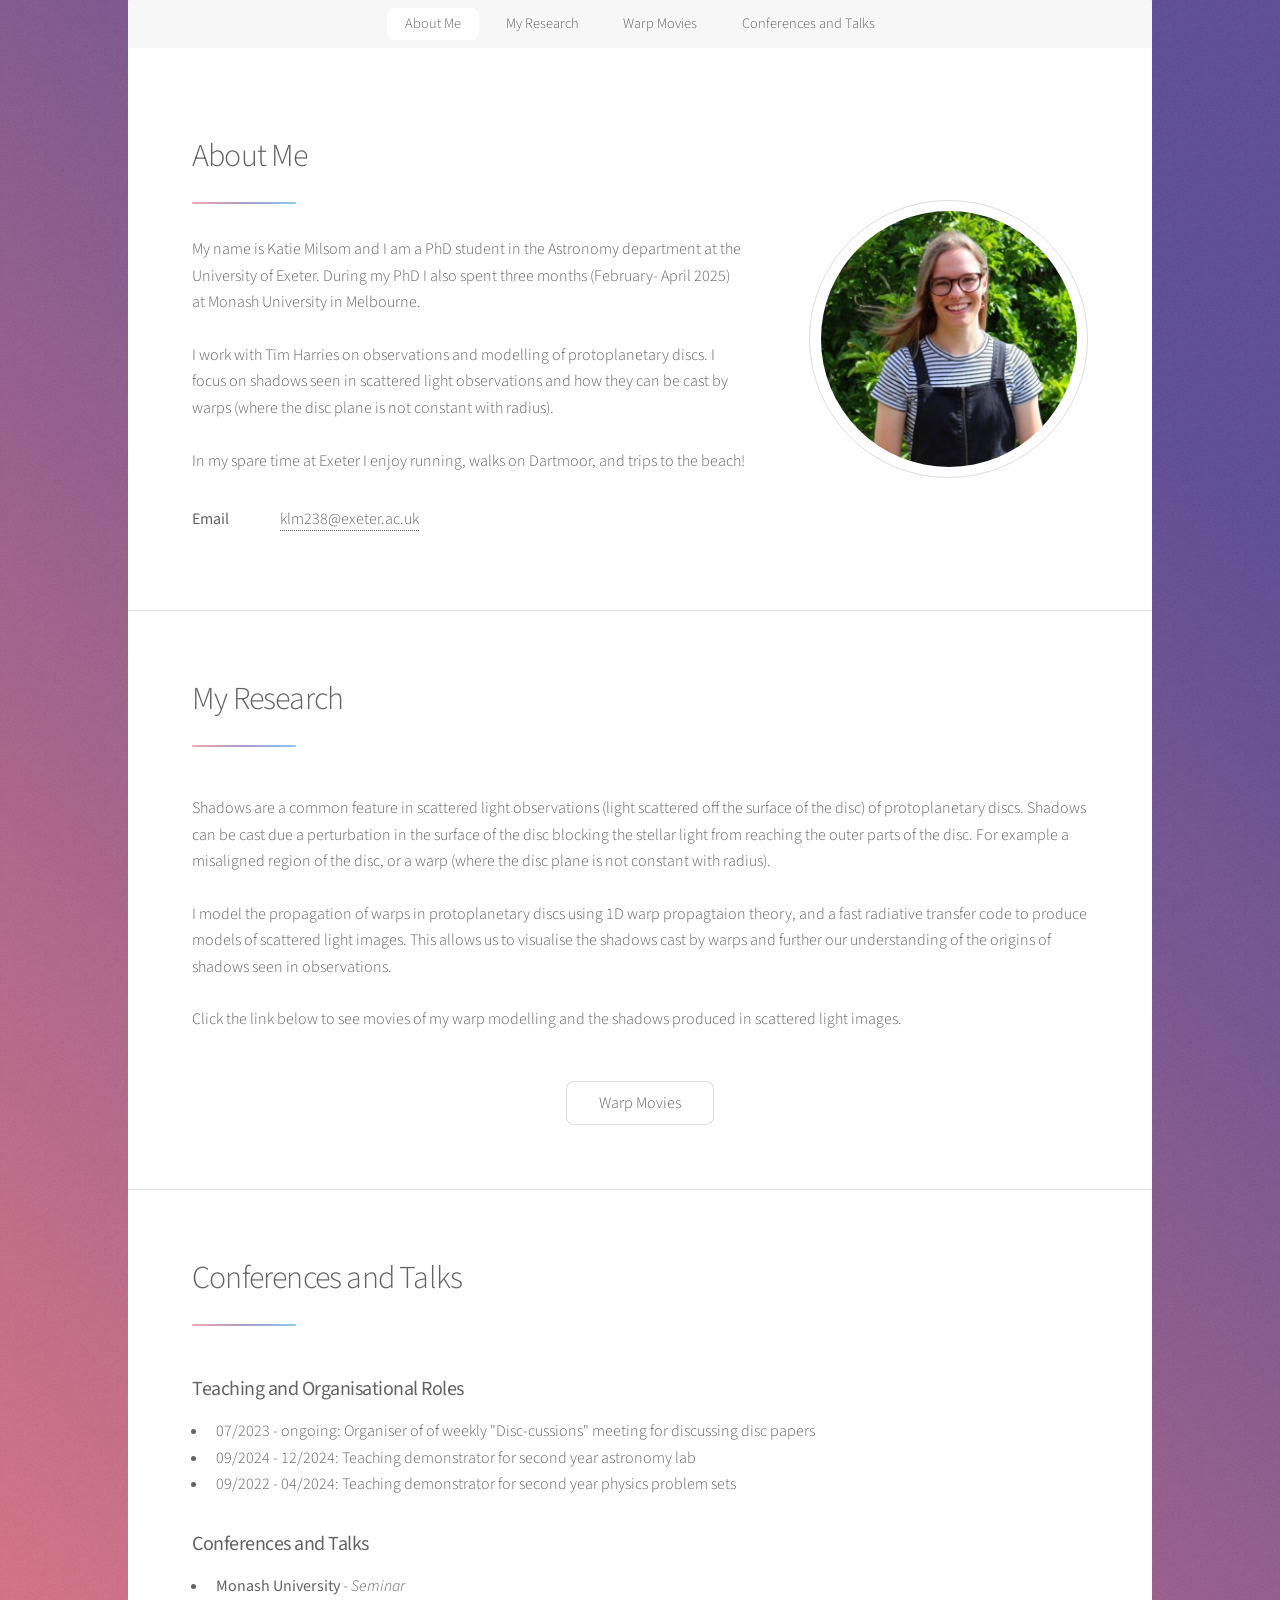
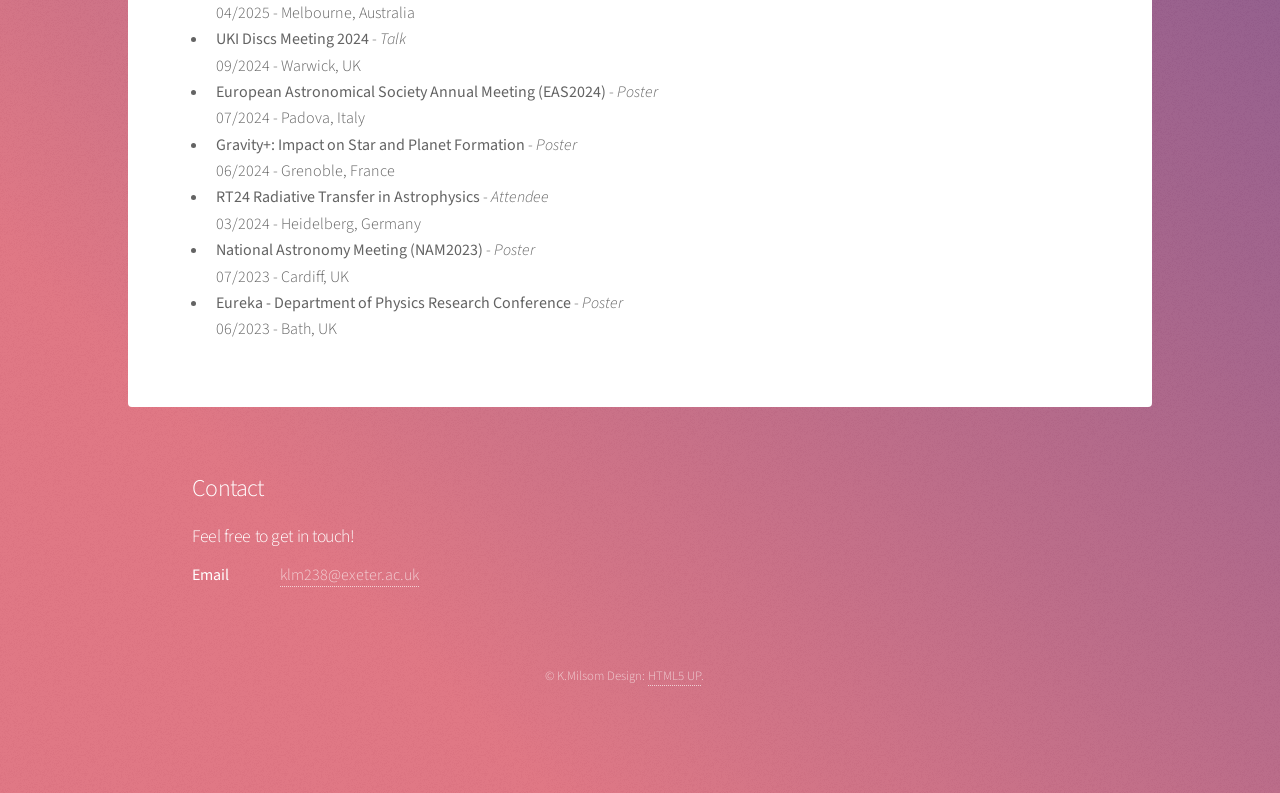
==== commit 49b80898: "Pushing my website" ====
--- a/index.html
+++ b/index.html
@@ -6,7 +6,7 @@
 -->
 <html>
 	<head>
-		<title>Stellar by HTML5 UP</title>
+		<title>Katie Milsom</title>
 		<meta charset="utf-8" />
 		<meta name="viewport" content="width=device-width, initial-scale=1, user-scalable=no" />
 		<link rel="stylesheet" href="assets/css/main.css" />
@@ -17,21 +17,13 @@
 		<!-- Wrapper -->
 			<div id="wrapper">
 
-				<!-- Header -->
-					<header id="header" class="alt">
-						<span class="logo"><img src="images/logo.svg" alt="" /></span>
-						<h1>Stellar</h1>
-						<p>Just another free, fully responsive site template<br />
-						built by <a href="https://twitter.com/ajlkn">@ajlkn</a> for <a href="https://html5up.net">HTML5 UP</a>.</p>
-					</header>
-
 				<!-- Nav -->
 					<nav id="nav">
 						<ul>
-							<li><a href="#intro" class="active">Introduction</a></li>
-							<li><a href="#first">First Section</a></li>
-							<li><a href="#second">Second Section</a></li>
-							<li><a href="#cta">Get Started</a></li>
+							<li><a href="#intro" class="active">About Me</a></li>
+							<li><a href="#first">My Research</a></li>
+							<li><a href="warp_movies.html">Warp Movies</a></li>
+							<li><a href="#second">Conferences and Talks</a></li>
 						</ul>
 					</nav>
 
@@ -43,98 +35,93 @@
 								<div class="spotlight">
 									<div class="content">
 										<header class="major">
-											<h2>Ipsum sed adipiscing</h2>
+											<h2>About Me</h2>
 										</header>
-										<p>Sed lorem ipsum dolor sit amet nullam consequat feugiat consequat magna
-										adipiscing magna etiam amet veroeros. Lorem ipsum dolor tempus sit cursus.
-										Tempus nisl et nullam lorem ipsum dolor sit amet aliquam.</p>
-										<ul class="actions">
-											<li><a href="generic.html" class="button">Learn More</a></li>
-										</ul>
+										<p>My name is Katie Milsom and I am a PhD student in the Astronomy department at the University of Exeter.
+											 During my PhD I also spent three months (February- April 2025) at Monash University in Melbourne.<br /><br />
+
+										I work with Tim Harries on observations and modelling of protoplanetary discs. 
+										I focus on shadows seen in scattered light observations and how they can be cast by warps (where the disc plane is not constant with radius).  <br /><br />
+
+										In my spare time at Exeter I enjoy running, walks on Dartmoor, and trips to the beach!</p>
+
+										<dl class="alt">
+											<dt>Email</dt>
+											<dd><a href="mailto:klm238@exeter.ac.uk">klm238@exeter.ac.uk</a></dd>
+										</dl>
 									</div>
-									<span class="image"><img src="images/pic01.jpg" alt="" /></span>
+									<span class="image"><img src="images/klm238.png" alt="" /></span>
 								</div>
 							</section>
 
 						<!-- First Section -->
-							<section id="first" class="main special">
+							<section id="first" class="main">
 								<header class="major">
-									<h2>Magna veroeros</h2>
+									<h2>My Research</h2>
 								</header>
-								<ul class="features">
-									<li>
-										<span class="icon solid major style1 fa-code"></span>
-										<h3>Ipsum consequat</h3>
-										<p>Sed lorem amet ipsum dolor et amet nullam consequat a feugiat consequat tempus veroeros sed consequat.</p>
-									</li>
-									<li>
-										<span class="icon major style3 fa-copy"></span>
-										<h3>Amed sed feugiat</h3>
-										<p>Sed lorem amet ipsum dolor et amet nullam consequat a feugiat consequat tempus veroeros sed consequat.</p>
-									</li>
-									<li>
-										<span class="icon major style5 fa-gem"></span>
-										<h3>Dolor nullam</h3>
-										<p>Sed lorem amet ipsum dolor et amet nullam consequat a feugiat consequat tempus veroeros sed consequat.</p>
-									</li>
-								</ul>
+								<p> Shadows are a common feature in scattered light observations (light scattered off the surface of the disc) of protoplanetary discs. Shadows can be cast due a perturbation in the surface of the disc
+									blocking the stellar light from reaching the outer parts of the disc. For example a misaligned region of the disc, or a warp (where the disc plane is not constant with radius). <br /><br />
+									
+									I model the propagation of warps in protoplanetary discs using 1D warp propagtaion theory, 
+									and a fast radiative transfer code to produce models of scattered light images. 
+									This allows us to visualise the shadows cast by warps and further our understanding of the origins of shadows seen in observations.<br /><br />
+
+									Click the link below to see movies of my warp modelling and the shadows produced in scattered light images.
+								
+								</p>
 								<footer class="major">
 									<ul class="actions special">
-										<li><a href="generic.html" class="button">Learn More</a></li>
+										<li><a href="warp_movies.html" class="button">Warp Movies</a></li>
 									</ul>
 								</footer>
 							</section>
 
 						<!-- Second Section -->
-							<section id="second" class="main special">
+							<section id="second" class="main">
 								<header class="major">
-									<h2>Ipsum consequat</h2>
-									<p>Donec imperdiet consequat consequat. Suspendisse feugiat congue<br />
-									posuere. Nulla massa urna, fermentum eget quam aliquet.</p>
+									<h2>Conferences and Talks</h2>
 								</header>
-								<ul class="statistics">
-									<li class="style1">
-										<span class="icon solid fa-code-branch"></span>
-										<strong>5,120</strong> Etiam
+
+								<h3><b>Teaching and Organisational Roles</b></h3>
+								<ul>
+									<li>
+										07/2023 - ongoing: Organiser of of weekly "Disc-cussions" meeting for discussing disc papers
 									</li>
-									<li class="style2">
-										<span class="icon fa-folder-open"></span>
-										<strong>8,192</strong> Magna
+									<li>
+										09/2024 - 12/2024: Teaching demonstrator for second year astronomy lab
 									</li>
-									<li class="style3">
-										<span class="icon solid fa-signal"></span>
-										<strong>2,048</strong> Tempus
-									</li>
-									<li class="style4">
-										<span class="icon solid fa-laptop"></span>
-										<strong>4,096</strong> Aliquam
-									</li>
-									<li class="style5">
-										<span class="icon fa-gem"></span>
-										<strong>1,024</strong> Nullam
+									<li>
+										09/2022 - 04/2024: Teaching demonstrator for second year physics problem sets
 									</li>
 								</ul>
-								<p class="content">Nam elementum nisl et mi a commodo porttitor. Morbi sit amet nisl eu arcu faucibus hendrerit vel a risus. Nam a orci mi, elementum ac arcu sit amet, fermentum pellentesque et purus. Integer maximus varius lorem, sed convallis diam accumsan sed. Etiam porttitor placerat sapien, sed eleifend a enim pulvinar faucibus semper quis ut arcu. Ut non nisl a mollis est efficitur vestibulum. Integer eget purus nec nulla mattis et accumsan ut magna libero. Morbi auctor iaculis porttitor. Sed ut magna ac risus et hendrerit scelerisque. Praesent eleifend lacus in lectus aliquam porta. Cras eu ornare dui curabitur lacinia.</p>
-								<footer class="major">
-									<ul class="actions special">
-										<li><a href="generic.html" class="button">Learn More</a></li>
-									</ul>
-								</footer>
-							</section>
 
-						<!-- Get Started -->
-							<section id="cta" class="main special">
-								<header class="major">
-									<h2>Congue imperdiet</h2>
-									<p>Donec imperdiet consequat consequat. Suspendisse feugiat congue<br />
-									posuere. Nulla massa urna, fermentum eget quam aliquet.</p>
-								</header>
-								<footer class="major">
-									<ul class="actions special">
-										<li><a href="generic.html" class="button primary">Get Started</a></li>
-										<li><a href="generic.html" class="button">Learn More</a></li>
-									</ul>
-								</footer>
+								<h3><b>Conferences and Talks</b></h3>
+
+								<ul>
+									<li>
+										<b>Monash University</b> - <i>Seminar</i><br>04/2025 - Melbourne, Australia
+									</li>
+									<li>
+										<b>UKI Discs Meeting 2024</b> - <i>Talk</i><br>09/2024 - Warwick, UK
+									</li>
+									<li>
+										<b>European Astronomical Society Annual Meeting (EAS2024)</b> - <i>Poster</i><br>07/2024 - Padova, Italy
+									</li>
+									<li>
+										<b>Gravity+: Impact on Star and Planet Formation</b> - <i>Poster</i><br>06/2024 - Grenoble, France
+									</li>	
+									<li>
+										<b>RT24 Radiative Transfer in Astrophysics</b> - <i>Attendee</i><br>03/2024 - Heidelberg, Germany
+									</li>
+									<li>
+										<b>National Astronomy Meeting (NAM2023)</b> - <i>Poster</i><br>07/2023 - Cardiff, UK
+									</li>
+									<li>
+										<b>Eureka - Department of Physics Research Conference</b> - <i>Poster</i><br>06/2023 - Bath, UK
+									</li>
+								</ul>
+
+
 							</section>
 
 					</div>
@@ -142,31 +129,14 @@
 				<!-- Footer -->
 					<footer id="footer">
 						<section>
-							<h2>Aliquam sed mauris</h2>
-							<p>Sed lorem ipsum dolor sit amet et nullam consequat feugiat consequat magna adipiscing tempus etiam dolore veroeros. eget dapibus mauris. Cras aliquet, nisl ut viverra sollicitudin, ligula erat egestas velit, vitae tincidunt odio.</p>
-							<ul class="actions">
-								<li><a href="generic.html" class="button">Learn More</a></li>
-							</ul>
+							<h2>Contact</h2>
+							<h4>Feel free to get in touch!</h4>
+							<dl class="alt">
+								<dt>Email</dt>
+								<dd><a href="mailto:klm238@exeter.ac.uk">klm238@exeter.ac.uk</a></dd>
+							</dl>
 						</section>
-						<section>
-							<h2>Etiam feugiat</h2>
-							<dl class="alt">
-								<dt>Address</dt>
-								<dd>1234 Somewhere Road &bull; Nashville, TN 00000 &bull; USA</dd>
-								<dt>Phone</dt>
-								<dd>(000) 000-0000 x 0000</dd>
-								<dt>Email</dt>
-								<dd><a href="#">information@untitled.tld</a></dd>
-							</dl>
-							<ul class="icons">
-								<li><a href="#" class="icon brands fa-twitter alt"><span class="label">Twitter</span></a></li>
-								<li><a href="#" class="icon brands fa-facebook-f alt"><span class="label">Facebook</span></a></li>
-								<li><a href="#" class="icon brands fa-instagram alt"><span class="label">Instagram</span></a></li>
-								<li><a href="#" class="icon brands fa-github alt"><span class="label">GitHub</span></a></li>
-								<li><a href="#" class="icon brands fa-dribbble alt"><span class="label">Dribbble</span></a></li>
-							</ul>
-						</section>
-						<p class="copyright">&copy; Untitled. Design: <a href="https://html5up.net">HTML5 UP</a>.</p>
+						<p class="copyright">&copy; K.Milsom Design: <a href="https://html5up.net">HTML5 UP</a>.</p>
 					</footer>
 
 			</div>
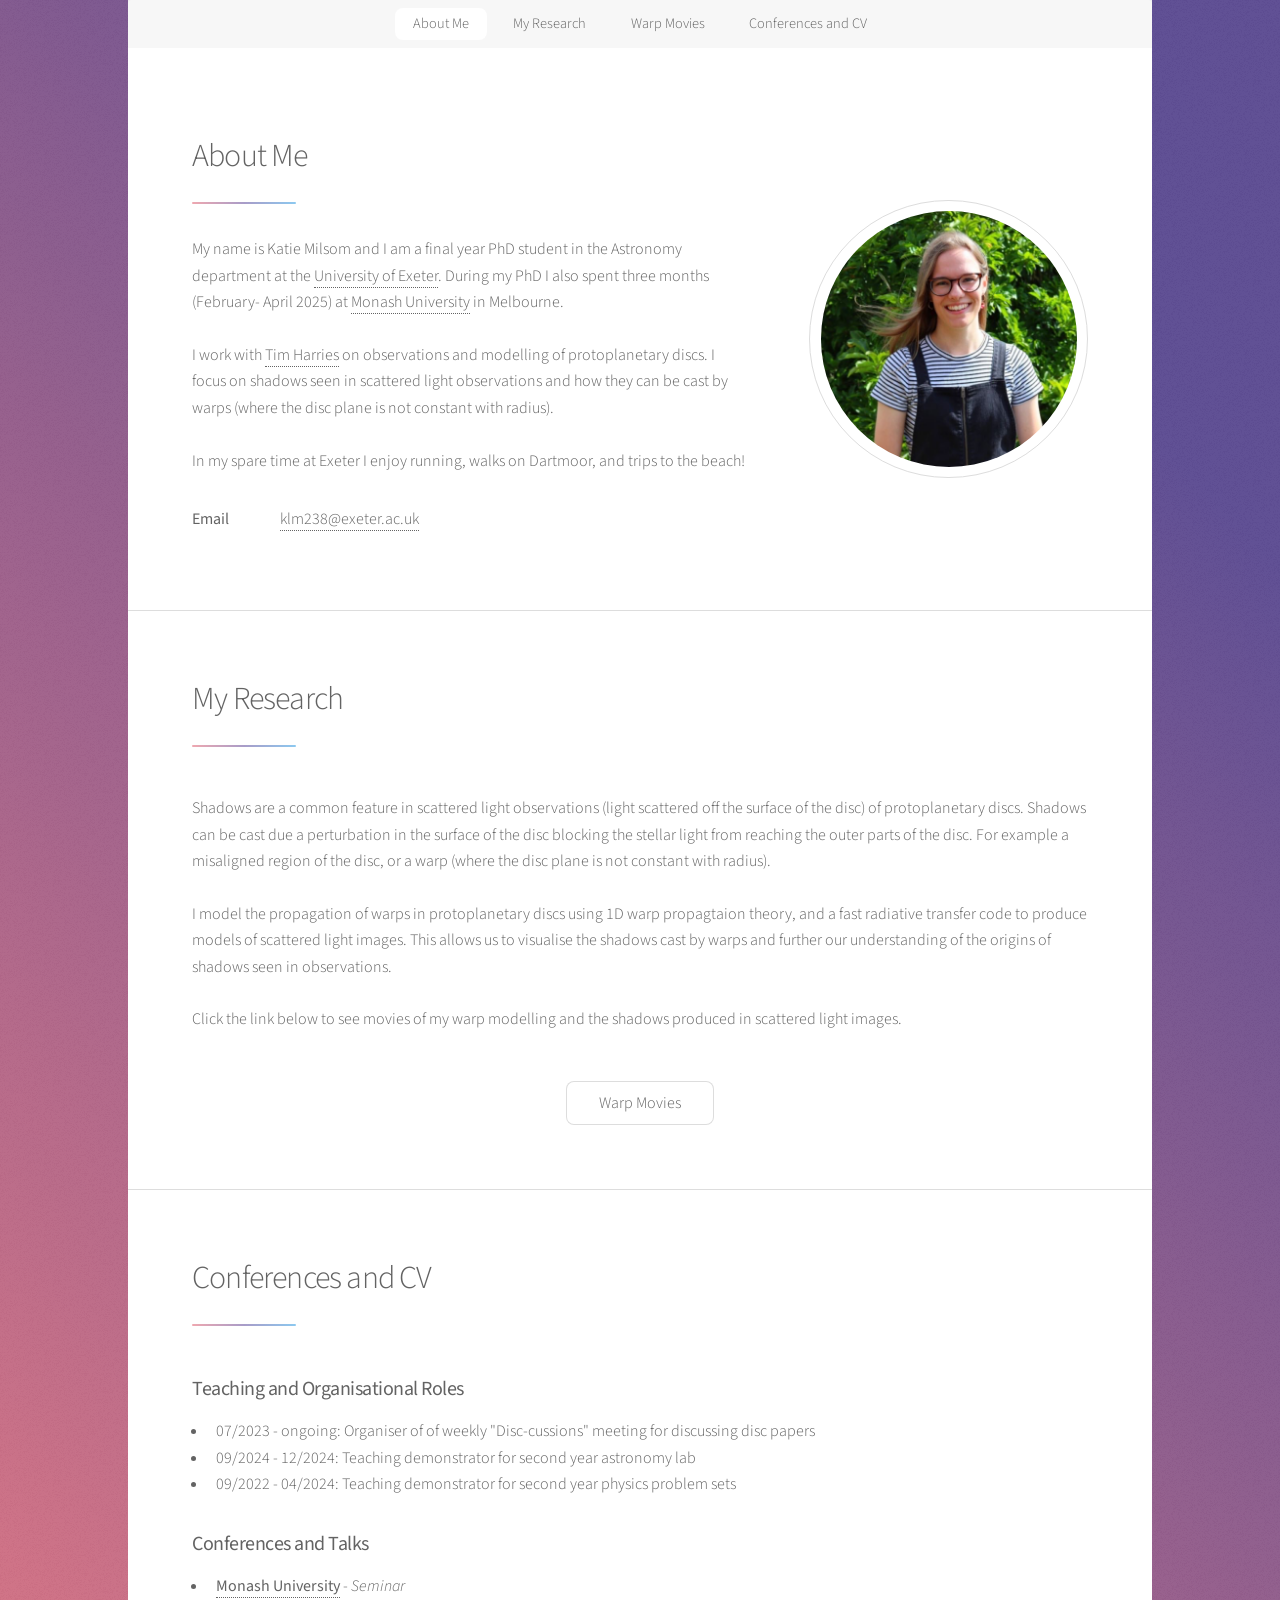
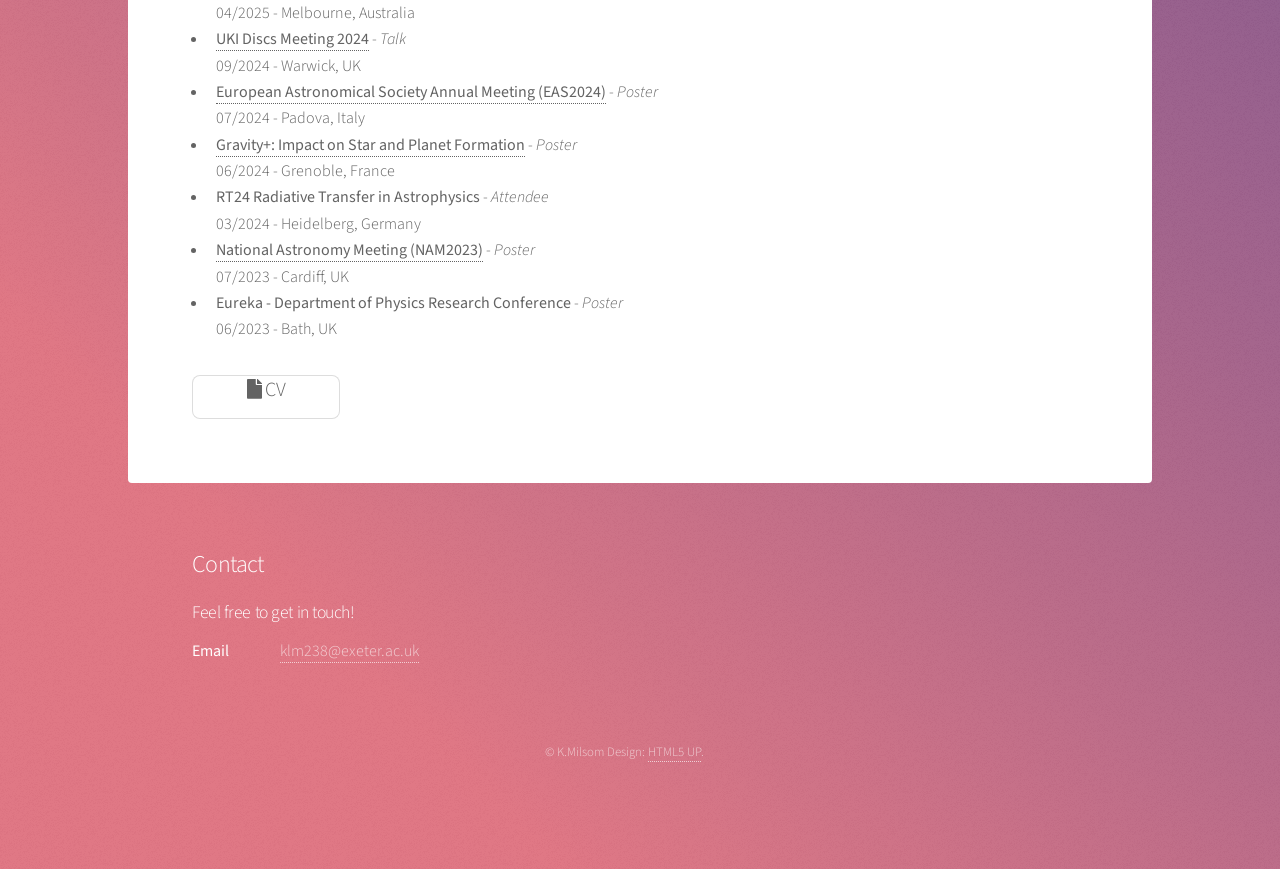
==== commit 3018d8e5: "added links" ====
--- a/index.html
+++ b/index.html
@@ -23,7 +23,7 @@
 							<li><a href="#intro" class="active">About Me</a></li>
 							<li><a href="#first">My Research</a></li>
 							<li><a href="warp_movies.html">Warp Movies</a></li>
-							<li><a href="#second">Conferences and Talks</a></li>
+							<li><a href="#second">Conferences and CV</a></li>
 						</ul>
 					</nav>
 
@@ -37,10 +37,11 @@
 										<header class="major">
 											<h2>About Me</h2>
 										</header>
-										<p>My name is Katie Milsom and I am a PhD student in the Astronomy department at the University of Exeter.
-											 During my PhD I also spent three months (February- April 2025) at Monash University in Melbourne.<br /><br />
+										<p>My name is Katie Milsom and I am a final year PhD student in the Astronomy department at the <a href="https://physics-astronomy.exeter.ac.uk" target="_blank">University of Exeter</a>.
+											 During my PhD I also spent three months (February- April 2025) at 
+											 <a href="https://www.monash.edu/science/schools/physics" target="_blank">Monash University</a> in Melbourne.<br /><br />
 
-										I work with Tim Harries on observations and modelling of protoplanetary discs. 
+										I work with <a href="https://experts.exeter.ac.uk/2234-tim-harries" target="_blank">Tim Harries</a> on observations and modelling of protoplanetary discs. 
 										I focus on shadows seen in scattered light observations and how they can be cast by warps (where the disc plane is not constant with radius).  <br /><br />
 
 										In my spare time at Exeter I enjoy running, walks on Dartmoor, and trips to the beach!</p>
@@ -79,7 +80,7 @@
 						<!-- Second Section -->
 							<section id="second" class="main">
 								<header class="major">
-									<h2>Conferences and Talks</h2>
+									<h2>Conferences and CV</h2>
 								</header>
 
 								<h3><b>Teaching and Organisational Roles</b></h3>
@@ -99,26 +100,30 @@
 
 								<ul>
 									<li>
-										<b>Monash University</b> - <i>Seminar</i><br>04/2025 - Melbourne, Australia
+										<b><a href="https://www.monash.edu/science/schools/physics" target="_blank">Monash University</a></b> - <i>Seminar</i><br>04/2025 - Melbourne, Australia
 									</li>
 									<li>
-										<b>UKI Discs Meeting 2024</b> - <i>Talk</i><br>09/2024 - Warwick, UK
+										<b><a href="https://ukidiscs.github.io/discs2024/" target="_blank">UKI Discs Meeting 2024</a></b> - <i>Talk</i><br>09/2024 - Warwick, UK
 									</li>
 									<li>
-										<b>European Astronomical Society Annual Meeting (EAS2024)</b> - <i>Poster</i><br>07/2024 - Padova, Italy
+										<b><a href="https://eas.unige.ch/EAS2024/" target="_blank">European Astronomical Society Annual Meeting (EAS2024)</a></b> - <i>Poster</i><br>07/2024 - Padova, Italy
 									</li>
 									<li>
-										<b>Gravity+: Impact on Star and Planet Formation</b> - <i>Poster</i><br>06/2024 - Grenoble, France
+										<b><a href="https://gravity-plus-yso2024.sciencesconf.org" target="_blank">Gravity+: Impact on Star and Planet Formation</a></b> - <i>Poster</i><br>06/2024 - Grenoble, France
 									</li>	
 									<li>
 										<b>RT24 Radiative Transfer in Astrophysics</b> - <i>Attendee</i><br>03/2024 - Heidelberg, Germany
 									</li>
 									<li>
-										<b>National Astronomy Meeting (NAM2023)</b> - <i>Poster</i><br>07/2023 - Cardiff, UK
+										<b><a href="https://nam2023.org" target="_blank">National Astronomy Meeting (NAM2023)</a></b> - <i>Poster</i><br>07/2023 - Cardiff, UK
 									</li>
 									<li>
 										<b>Eureka - Department of Physics Research Conference</b> - <i>Poster</i><br>06/2023 - Bath, UK
 									</li>
+								</ul>
+
+								<ul class="actions">
+									<li><a href="cv/cv.pdf" class="button" target="_blank"><h3><i class="fa fa-file"></i>  CV</h3></a></li>
 								</ul>
 
 
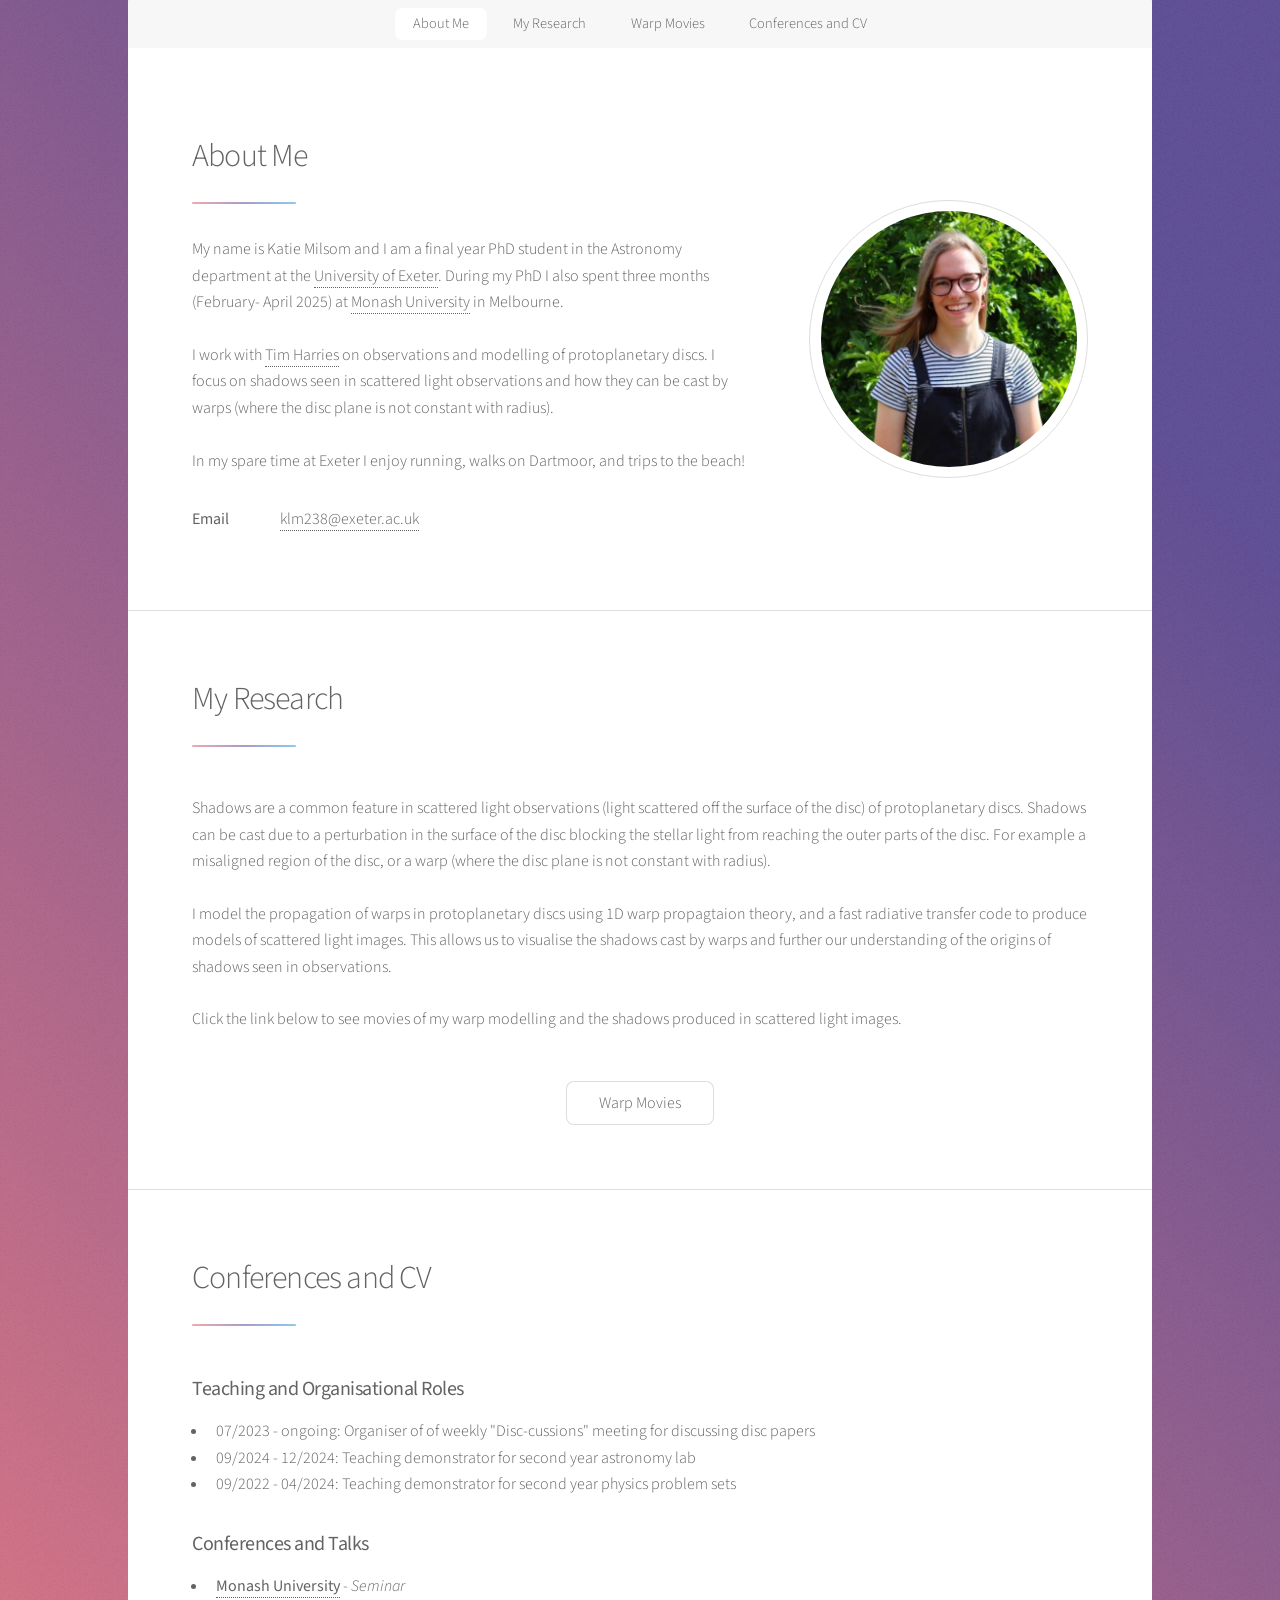
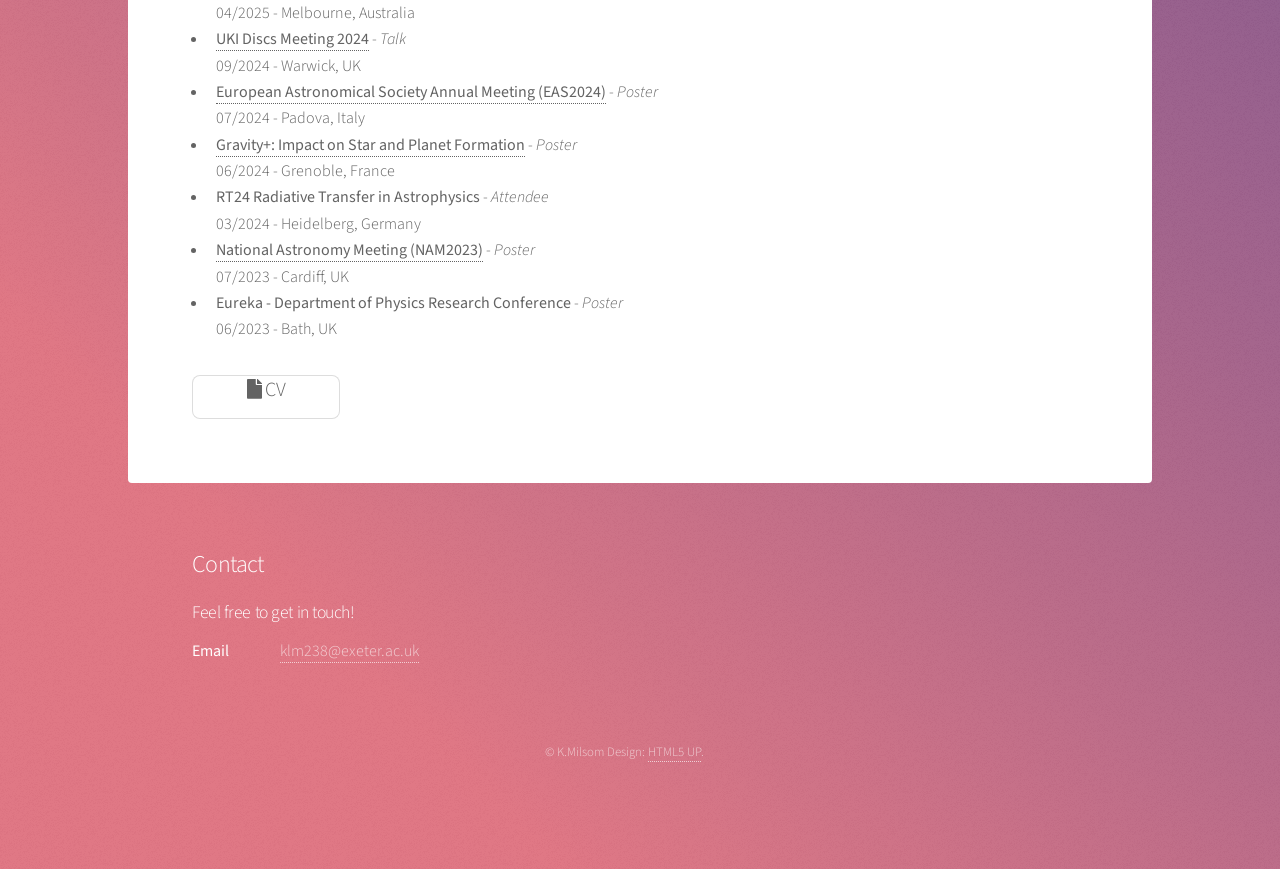
==== commit 7fb0e5c1: "fixed typo" ====
--- a/index.html
+++ b/index.html
@@ -60,7 +60,7 @@
 								<header class="major">
 									<h2>My Research</h2>
 								</header>
-								<p> Shadows are a common feature in scattered light observations (light scattered off the surface of the disc) of protoplanetary discs. Shadows can be cast due a perturbation in the surface of the disc
+								<p> Shadows are a common feature in scattered light observations (light scattered off the surface of the disc) of protoplanetary discs. Shadows can be cast due to a perturbation in the surface of the disc
 									blocking the stellar light from reaching the outer parts of the disc. For example a misaligned region of the disc, or a warp (where the disc plane is not constant with radius). <br /><br />
 									
 									I model the propagation of warps in protoplanetary discs using 1D warp propagtaion theory, 
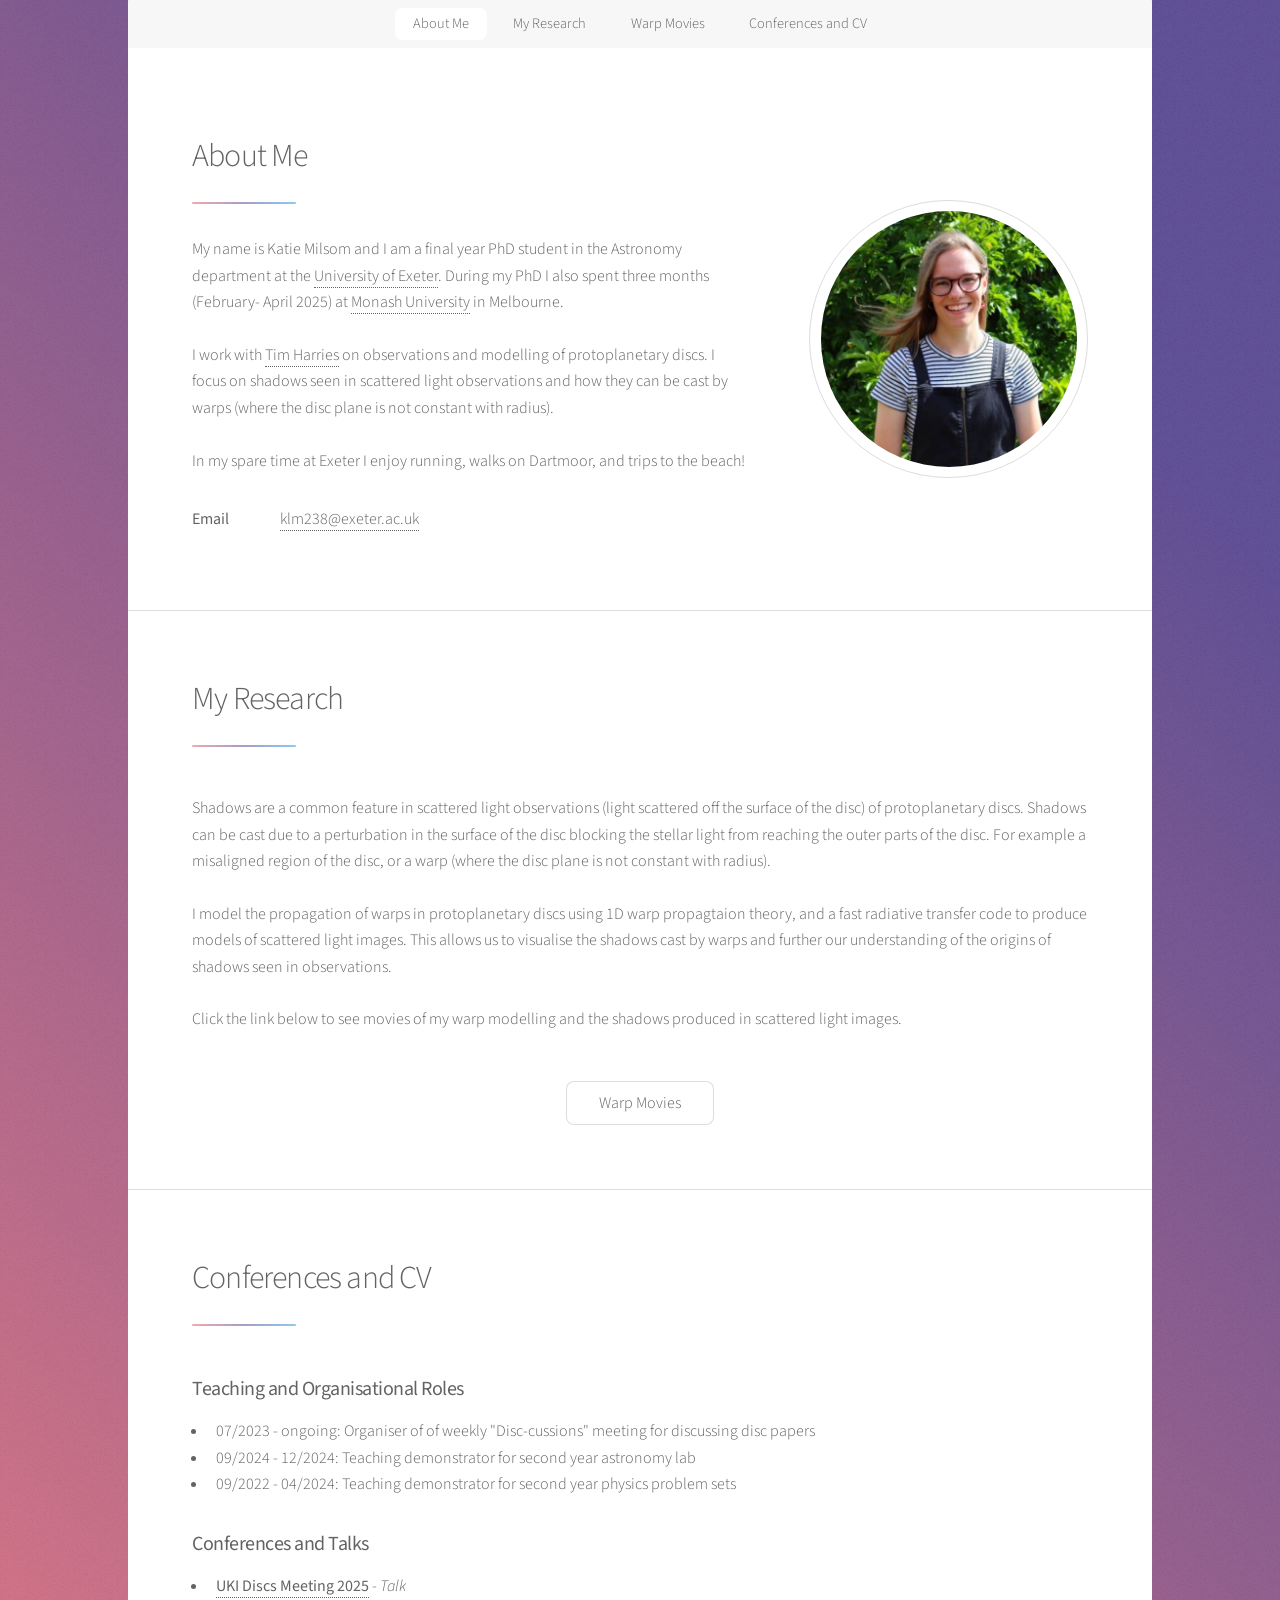
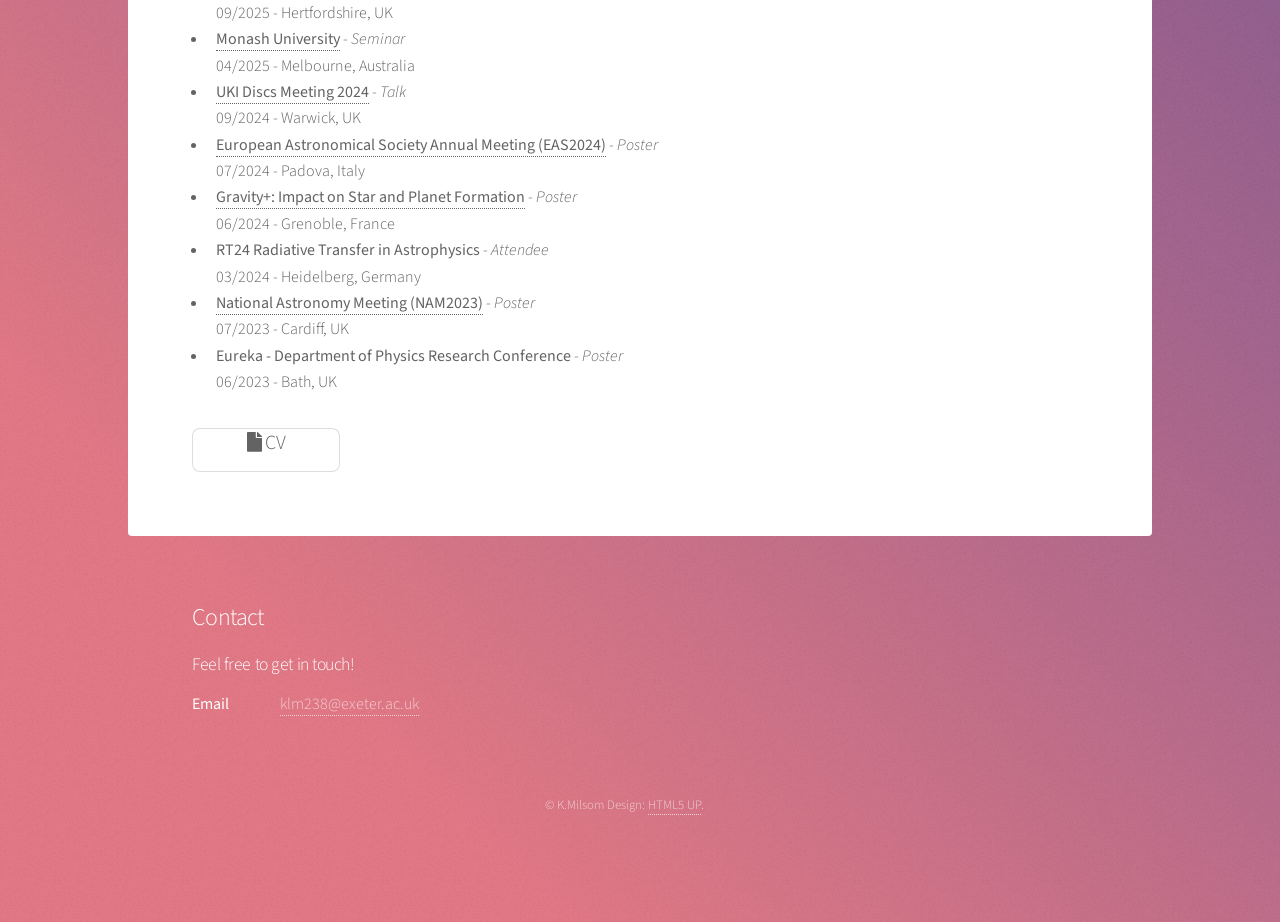
==== commit 960bebd2: "UKI disc 2025 meeting added" ====
--- a/index.html
+++ b/index.html
@@ -100,6 +100,9 @@
 
 								<ul>
 									<li>
+										<b><a href="https://ukidiscs.github.io/discs2025/" target="_blank">UKI Discs Meeting 2025</a></b> - <i>Talk</i><br>09/2025 - Hertfordshire, UK
+									</li>
+									<li>
 										<b><a href="https://www.monash.edu/science/schools/physics" target="_blank">Monash University</a></b> - <i>Seminar</i><br>04/2025 - Melbourne, Australia
 									</li>
 									<li>
